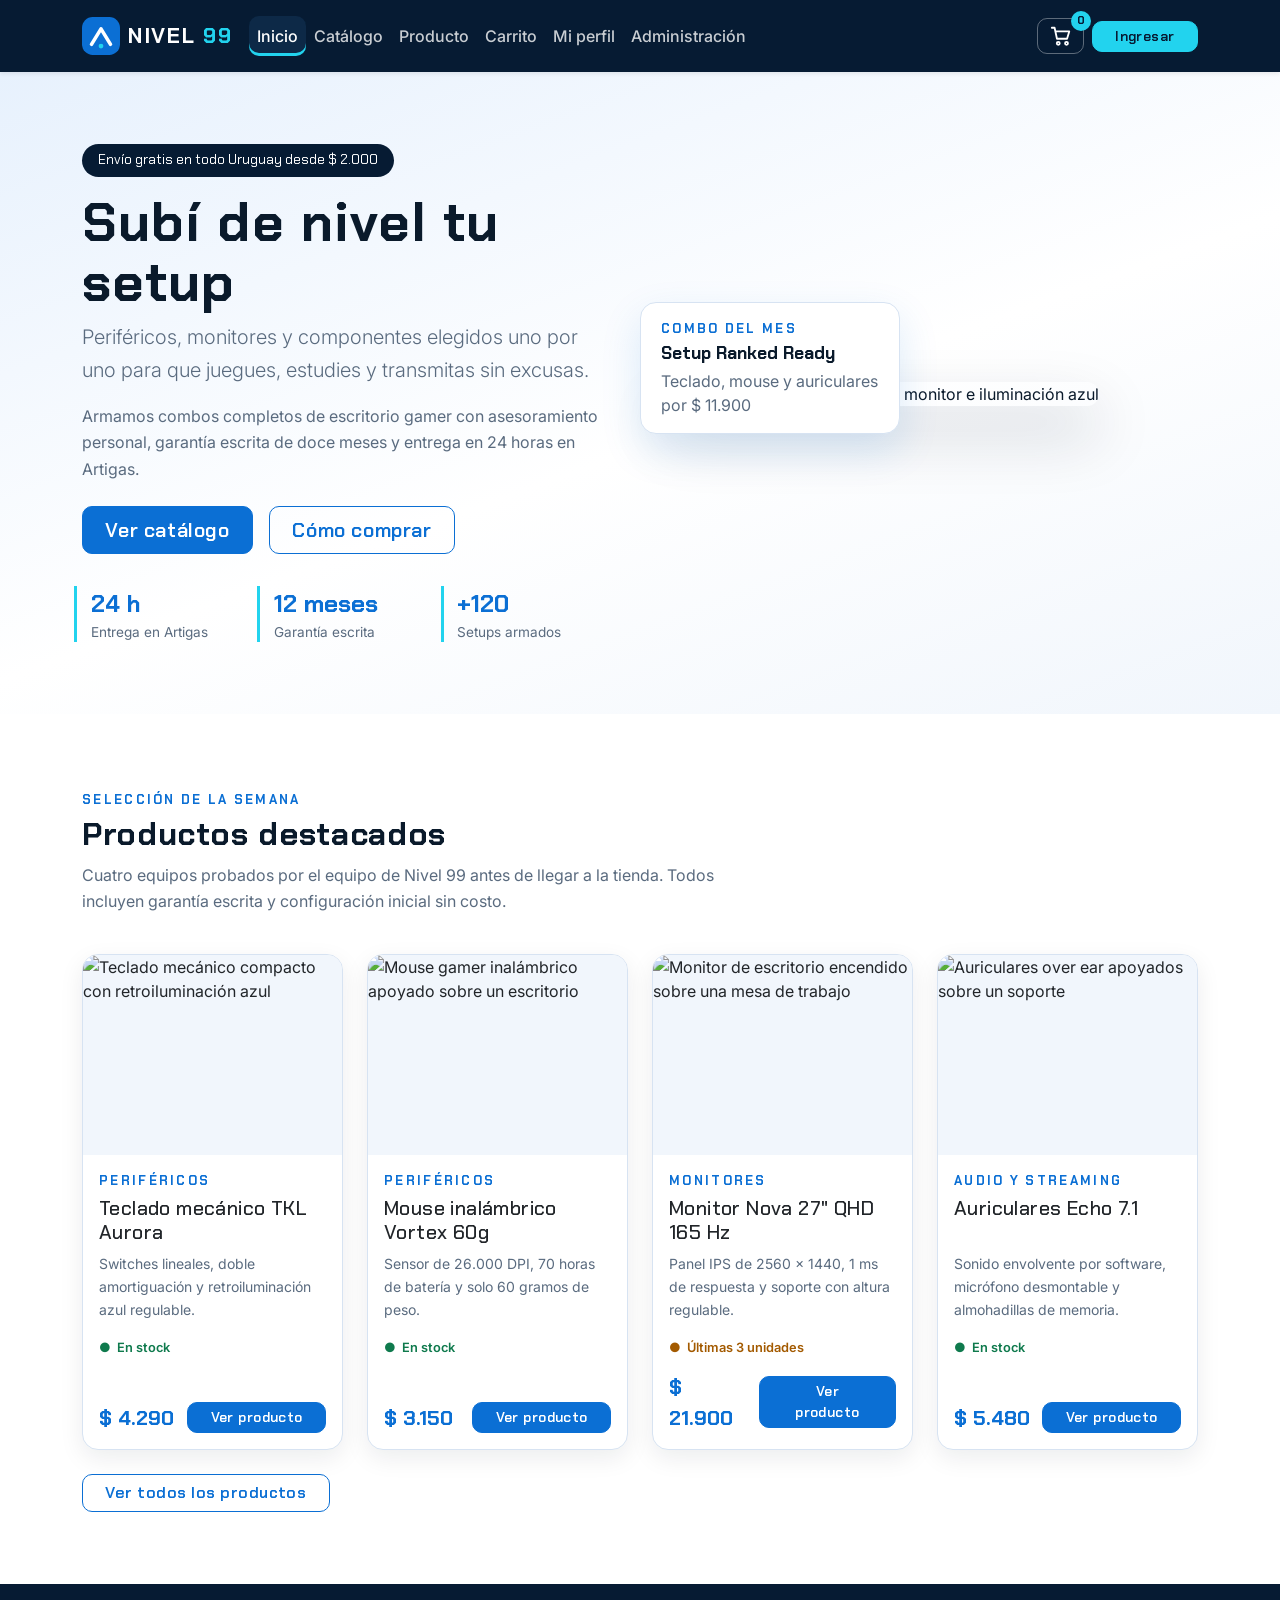
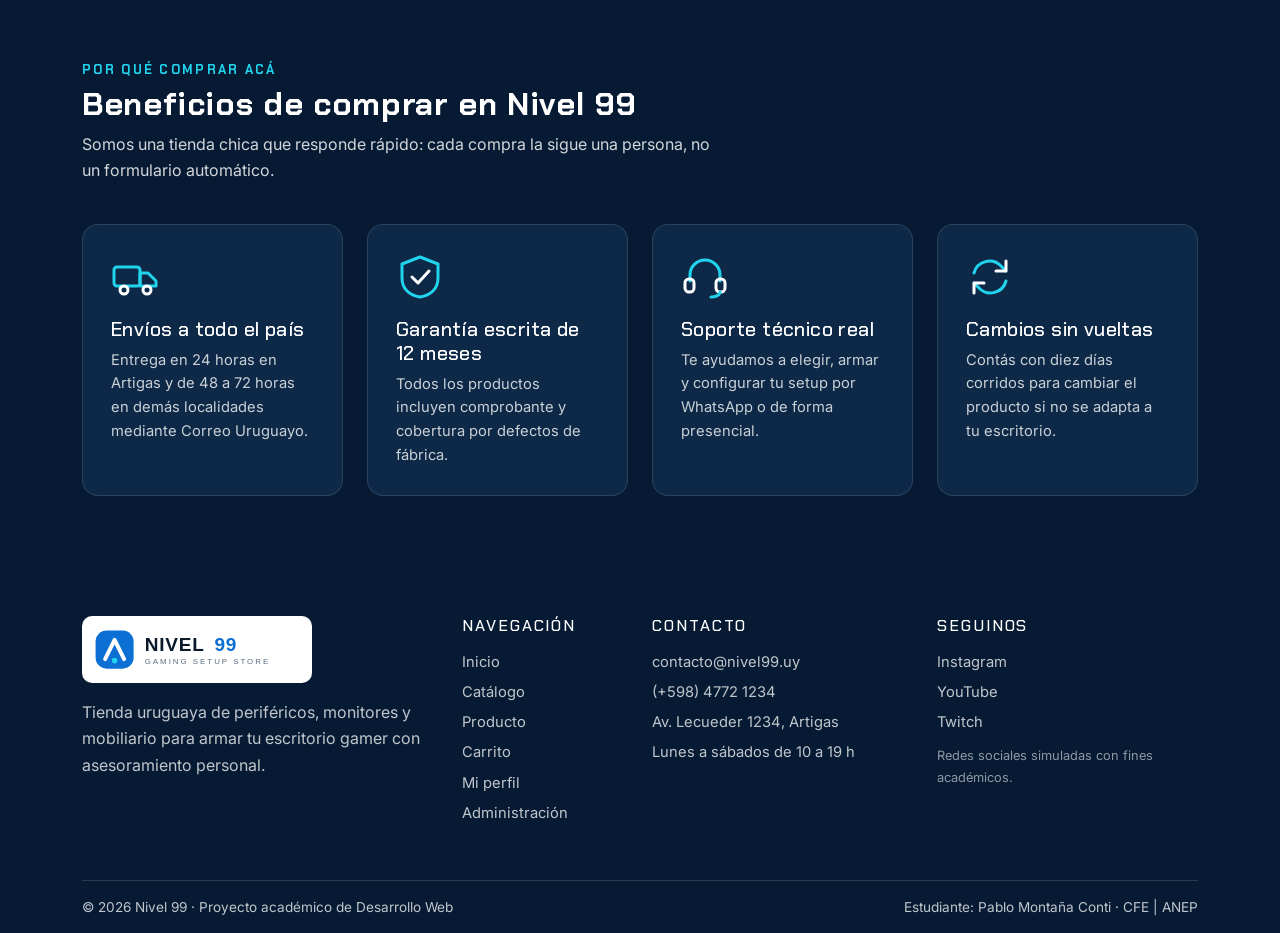
==== index.html @ f5593e65 "Documenta las pruebas realizadas y unifica el texto de envios - Agrega al README la lista de comprob" ====
<!doctype html>
<html lang="es">

<head>
    <meta charset="utf-8">
    <meta name="viewport" content="width=device-width, initial-scale=1">
    <meta name="description" content="Nivel 99: tienda de setups gamer. Perifericos, monitores, audio, componentes y mobiliario para subir de nivel tu escritorio.">
    <meta name="author" content="Pablo Montaña Conti">
    <link rel="icon" href="assets/logo/isotipo.svg" type="image/svg+xml">
    <link href="https://cdn.jsdelivr.net/npm/bootstrap@5.3.3/dist/css/bootstrap.min.css" rel="stylesheet">
    <link rel="preconnect" href="https://fonts.googleapis.com">
    <link rel="preconnect" href="https://fonts.gstatic.com" crossorigin>
    <link href="https://fonts.googleapis.com/css2?family=Chakra+Petch:wght@600;700&family=Inter:wght@400;500;600&display=swap" rel="stylesheet">
    <link rel="stylesheet" href="css/styles.css">
    <title>Nivel 99 | Inicio</title>
</head>

<body class="d-flex flex-column min-vh-100" data-page="inicio">
    <a class="salto-contenido" href="#contenido">Saltar al contenido principal</a>
    <header>
        <nav class="navbar navbar-expand-lg navbar-dark sticky-top shadow-sm" aria-label="Navegación principal">
            <div class="container">
                <a class="navbar-brand d-flex align-items-center gap-2" href="index.html">
                    <img src="assets/logo/isotipo.svg" alt="Logotipo de Nivel 99" width="38" height="38">
                    <span>NIVEL <span class="marca-acento">99</span></span>
                </a>
                <button class="navbar-toggler" type="button" data-bs-toggle="collapse" data-bs-target="#mainNav"
                    aria-controls="mainNav" aria-expanded="false" aria-label="Abrir o cerrar el menú de navegación">
                    <span class="navbar-toggler-icon"></span>
                </button>
                <div class="collapse navbar-collapse" id="mainNav">
                    <ul class="navbar-nav me-auto mb-3 mb-lg-0">
                        <li class="nav-item"><a class="nav-link" data-page="inicio" href="index.html">Inicio</a></li>
                        <li class="nav-item"><a class="nav-link" data-page="catalogo" href="catalogo.html">Catálogo</a></li>
                        <li class="nav-item"><a class="nav-link" data-page="producto" href="producto.html">Producto</a></li>
                        <li class="nav-item"><a class="nav-link" data-page="carrito" href="carrito.html">Carrito</a></li>
                        <li class="nav-item"><a class="nav-link" data-page="perfil" href="perfil.html">Mi perfil</a></li>
                        <li class="nav-item"><a class="nav-link" data-page="admin" href="admin.html">Administración</a></li>
                    </ul>
                    <div class="d-flex align-items-center gap-2 pb-2 pb-lg-0">
                        <button class="btn btn-carrito position-relative" type="button" id="btnCartPlaceholder"
                            aria-label="Ver el carrito de compras: 0 productos">
                            <svg viewBox="0 0 24 24" width="22" height="22" fill="none" stroke="currentColor"
                                stroke-width="2" stroke-linecap="round" stroke-linejoin="round" aria-hidden="true"
                                focusable="false">
                                <circle cx="9" cy="20" r="1.6"></circle>
                                <circle cx="18" cy="20" r="1.6"></circle>
                                <path d="M2 3h3l2.6 12h11L21 7H6"></path>
                            </svg>
                            <span class="badge-carrito">0</span>
                        </button>
                        <button class="btn btn-acento btn-sm" type="button" id="btnLoginPlaceholder">Ingresar</button>
                    </div>
                </div>
            </div>
        </nav>
    </header>
    <main class="flex-grow-1" id="contenido">
        <section class="hero">
            <div class="container">
                <div class="row align-items-center g-5">
                    <div class="col-lg-6">
                        <span class="pastilla-hero">Envío gratis en todo Uruguay desde $ 2.000</span>
                        <h1 class="mt-3">Subí de nivel tu setup</h1>
                        <p class="lead texto-suave">Periféricos, monitores y componentes elegidos uno por uno para que
                            juegues, estudies y transmitas sin excusas.</p>
                        <p class="texto-suave">Armamos combos completos de escritorio gamer con asesoramiento personal,
                            garantía escrita de doce meses y entrega en 24 horas en Artigas.</p>
                        <div class="d-flex gap-3 flex-wrap mt-4">
                            <a class="btn btn-primary btn-lg" href="catalogo.html">Ver catálogo</a>
                            <button class="btn btn-outline-primary btn-lg" type="button" id="btnProjectInfo">Cómo
                                comprar</button>
                        </div>
                        <ul class="lista-datos row g-3 mt-3">
                            <li class="col-4">
                                <strong>24 h</strong>
                                <span>Entrega en Artigas</span>
                            </li>
                            <li class="col-4">
                                <strong>12 meses</strong>
                                <span>Garantía escrita</span>
                            </li>
                            <li class="col-4">
                                <strong>+120</strong>
                                <span>Setups armados</span>
                            </li>
                        </ul>
                    </div>
                    <div class="col-lg-6">
                        <figure class="hero-figura">
                            <img src="https://images.unsplash.com/photo-1542751371-adc38448a05e?auto=format&fit=crop&w=1200&q=80"
                                alt="Escritorio gamer con teclado, monitor e iluminación azul">
                            <figcaption class="hero-destacado">
                                <span class="etiqueta-seccion mb-0">Combo del mes</span>
                                <strong>Setup Ranked Ready</strong>
                                <span class="texto-suave">Teclado, mouse y auriculares por $ 11.900</span>
                            </figcaption>
                        </figure>
                    </div>
                </div>
            </div>
        </section>
        <section class="seccion" id="destacados">
            <div class="container">
                <div class="encabezado-seccion">
                    <span class="etiqueta-seccion">Selección de la semana</span>
                    <h2>Productos destacados</h2>
                    <p class="texto-suave mb-0">Cuatro equipos probados por el equipo de Nivel 99 antes de llegar a la
                        tienda. Todos incluyen garantía escrita y configuración inicial sin costo.</p>
                </div>
                <div class="row g-4">
                <article class="col-md-6 col-xl-3">
                    <div class="card h-100 tarjeta-producto">
                        <img src="https://images.unsplash.com/photo-1587829741301-dc798b83add3?auto=format&fit=crop&w=800&q=80" class="card-img-top" alt="Teclado mecánico compacto con retroiluminación azul">
                        <div class="card-body d-flex flex-column">
                            <span class="etiqueta-seccion">Periféricos</span>
                            <h3 class="h5 card-title">Teclado mecánico TKL Aurora</h3>
                            <p class="card-text texto-suave small">Switches lineales, doble amortiguación y retroiluminación azul regulable.</p>
                            <p class="disponibilidad disponible">En stock</p>
                            <div class="mt-auto d-flex justify-content-between align-items-center gap-2">
                                <span class="precio">$ 4.290</span>
                                <a class="btn btn-primary btn-sm" href="producto.html"
                                    aria-label="Ver el producto Teclado mecánico TKL Aurora">Ver producto</a>
                            </div>
                        </div>
                    </div>
                </article>
                <article class="col-md-6 col-xl-3">
                    <div class="card h-100 tarjeta-producto">
                        <img src="https://images.unsplash.com/photo-1527814050087-3793815479db?auto=format&fit=crop&w=800&q=80" class="card-img-top" alt="Mouse gamer inalámbrico apoyado sobre un escritorio">
                        <div class="card-body d-flex flex-column">
                            <span class="etiqueta-seccion">Periféricos</span>
                            <h3 class="h5 card-title">Mouse inalámbrico Vortex 60g</h3>
                            <p class="card-text texto-suave small">Sensor de 26.000 DPI, 70 horas de batería y solo 60 gramos de peso.</p>
                            <p class="disponibilidad disponible">En stock</p>
                            <div class="mt-auto d-flex justify-content-between align-items-center gap-2">
                                <span class="precio">$ 3.150</span>
                                <a class="btn btn-primary btn-sm" href="producto.html"
                                    aria-label="Ver el producto Mouse inalámbrico Vortex 60g">Ver producto</a>
                            </div>
                        </div>
                    </div>
                </article>
                <article class="col-md-6 col-xl-3">
                    <div class="card h-100 tarjeta-producto">
                        <img src="https://images.unsplash.com/photo-1527443224154-c4a3942d3acf?auto=format&fit=crop&w=800&q=80" class="card-img-top" alt="Monitor de escritorio encendido sobre una mesa de trabajo">
                        <div class="card-body d-flex flex-column">
                            <span class="etiqueta-seccion">Monitores</span>
                            <h3 class="h5 card-title">Monitor Nova 27" QHD 165 Hz</h3>
                            <p class="card-text texto-suave small">Panel IPS de 2560 x 1440, 1 ms de respuesta y soporte con altura regulable.</p>
                            <p class="disponibilidad limitado">Últimas 3 unidades</p>
                            <div class="mt-auto d-flex justify-content-between align-items-center gap-2">
                                <span class="precio">$ 21.900</span>
                                <a class="btn btn-primary btn-sm" href="producto.html"
                                    aria-label="Ver el producto Monitor Nova 27" QHD 165 Hz">Ver producto</a>
                            </div>
                        </div>
                    </div>
                </article>
                <article class="col-md-6 col-xl-3">
                    <div class="card h-100 tarjeta-producto">
                        <img src="https://images.unsplash.com/photo-1546435770-a3e426bf472b?auto=format&fit=crop&w=800&q=80" class="card-img-top" alt="Auriculares over ear apoyados sobre un soporte">
                        <div class="card-body d-flex flex-column">
                            <span class="etiqueta-seccion">Audio y streaming</span>
                            <h3 class="h5 card-title">Auriculares Echo 7.1</h3>
                            <p class="card-text texto-suave small">Sonido envolvente por software, micrófono desmontable y almohadillas de memoria.</p>
                            <p class="disponibilidad disponible">En stock</p>
                            <div class="mt-auto d-flex justify-content-between align-items-center gap-2">
                                <span class="precio">$ 5.480</span>
                                <a class="btn btn-primary btn-sm" href="producto.html"
                                    aria-label="Ver el producto Auriculares Echo 7.1">Ver producto</a>
                            </div>
                        </div>
                    </div>
                </article>
                </div>
                <p class="mt-4 mb-0">
                    <a class="btn btn-outline-primary" href="catalogo.html">Ver todos los productos</a>
                </p>
            </div>
        </section>
        <section class="seccion beneficios" id="beneficios">
            <div class="container">
                <div class="encabezado-seccion">
                    <span class="etiqueta-seccion etiqueta-clara">Por qué comprar acá</span>
                    <h2>Beneficios de comprar en Nivel 99</h2>
                    <p class="mb-0">Somos una tienda chica que responde rápido: cada compra la sigue una persona, no un
                        formulario automático.</p>
                </div>
                <div class="row g-4">
                    <article class="col-md-6 col-xl-3">
                        <div class="tarjeta-beneficio h-100">
                            <img src="assets/icons/envio.svg" alt="" width="48" height="48" aria-hidden="true">
                            <h3 class="h5 mt-3">Envíos a todo el país</h3>
                            <p class="mb-0">Entrega en 24 horas en Artigas y de 48 a 72 horas en demás localidades mediante Correo Uruguayo.</p>
                        </div>
                    </article>
                    <article class="col-md-6 col-xl-3">
                        <div class="tarjeta-beneficio h-100">
                            <img src="assets/icons/garantia.svg" alt="" width="48" height="48" aria-hidden="true">
                            <h3 class="h5 mt-3">Garantía escrita de 12 meses</h3>
                            <p class="mb-0">Todos los productos incluyen comprobante y cobertura por defectos de fábrica.</p>
                        </div>
                    </article>
                    <article class="col-md-6 col-xl-3">
                        <div class="tarjeta-beneficio h-100">
                            <img src="assets/icons/soporte.svg" alt="" width="48" height="48" aria-hidden="true">
                            <h3 class="h5 mt-3">Soporte técnico real</h3>
                            <p class="mb-0">Te ayudamos a elegir, armar y configurar tu setup por WhatsApp o de forma presencial.</p>
                        </div>
                    </article>
                    <article class="col-md-6 col-xl-3">
                        <div class="tarjeta-beneficio h-100">
                            <img src="assets/icons/cambios.svg" alt="" width="48" height="48" aria-hidden="true">
                            <h3 class="h5 mt-3">Cambios sin vueltas</h3>
                            <p class="mb-0">Contás con diez días corridos para cambiar el producto si no se adapta a tu escritorio.</p>
                        </div>
                    </article>
                </div>
            </div>
        </section>
        <div class="modal fade" id="projectInfoModal" tabindex="-1" aria-labelledby="tituloModalCompra"
            aria-hidden="true">
            <div class="modal-dialog modal-lg modal-dialog-centered">
                <div class="modal-content">
                    <div class="modal-header">
                        <h2 class="modal-title fs-5" id="tituloModalCompra">Cómo comprar en Nivel 99</h2>
                        <button class="btn-close" data-bs-dismiss="modal" aria-label="Cerrar la ventana"></button>
                    </div>
                    <div class="modal-body">
                        <p>Comprar en Nivel 99 lleva cuatro pasos y siempre te atiende una persona del equipo.</p>
                        <ol class="pasos-compra">
                            <li>
                                <strong>Elegís tu equipo</strong>
                                <span>Mirá los productos destacados o escribinos para armar un combo a medida.</span>
                            </li>
                            <li>
                                <strong>Confirmás el pedido</strong>
                                <span>Te enviamos el detalle con precio final, formas de pago y plazo de entrega.</span>
                            </li>
                            <li>
                                <strong>Recibís el envío</strong>
                                <span>Entregamos en 24 horas en Artigas y de 48 a 72 horas en el resto del país.</span>
                            </li>
                            <li>
                                <strong>Quedás cubierto</strong>
                                <span>Doce meses de garantía escrita y diez días para cambiar el producto.</span>
                            </li>
                        </ol>
                        <p class="texto-suave mb-0"><small>La compra en línea se habilitará en las próximas versiones
                                del sitio. Por ahora el pedido se coordina por correo o teléfono.</small></p>
                    </div>
                </div>
            </div>
        </div>
    </main>
    <footer class="footer mt-auto">
        <div class="container">
            <div class="row g-4 py-5">
                <div class="col-lg-4">
                    <img src="assets/logo/logo-nivel99.svg" alt="Nivel 99, tienda de setups gamer" width="230"
                        height="57" class="logo-footer">
                    <p class="mt-3 mb-0">Tienda uruguaya de periféricos, monitores y mobiliario para armar tu
                        escritorio gamer con asesoramiento personal.</p>
                </div>
                <div class="col-6 col-lg-2">
                    <h2 class="h6 titulo-footer">Navegación</h2>
                    <ul class="lista-footer">
                        <li><a href="index.html">Inicio</a></li>
                        <li><a href="catalogo.html">Catálogo</a></li>
                        <li><a href="producto.html">Producto</a></li>
                        <li><a href="carrito.html">Carrito</a></li>
                        <li><a href="perfil.html">Mi perfil</a></li>
                        <li><a href="admin.html">Administración</a></li>
                    </ul>
                </div>
                <div class="col-6 col-lg-3">
                    <h2 class="h6 titulo-footer">Contacto</h2>
                    <ul class="lista-footer">
                        <li><a href="mailto:contacto@nivel99.uy">contacto@nivel99.uy</a></li>
                        <li><a href="tel:+59847721234">(+598) 4772 1234</a></li>
                        <li>Av. Lecueder 1234, Artigas</li>
                        <li>Lunes a sábados de 10 a 19 h</li>
                    </ul>
                </div>
                <div class="col-lg-3">
                    <h2 class="h6 titulo-footer">Seguinos</h2>
                    <ul class="lista-footer">
                        <li><a href="#" aria-label="Instagram de Nivel 99, perfil simulado">Instagram</a></li>
                        <li><a href="#" aria-label="YouTube de Nivel 99, canal simulado">YouTube</a></li>
                        <li><a href="#" aria-label="Twitch de Nivel 99, canal simulado">Twitch</a></li>
                    </ul>
                    <p class="nota-footer mb-0">Redes sociales simuladas con fines académicos.</p>
                </div>
            </div>
            <div class="linea-footer d-flex flex-wrap justify-content-between gap-2 py-3">
                <span>&copy; 2026 Nivel 99 &middot; Proyecto académico de Desarrollo Web</span>
                <span>Estudiante: Pablo Montaña Conti &middot; CFE | ANEP</span>
            </div>
        </div>
    </footer>
    <div class="toast-container position-fixed bottom-0 end-0 p-3">
        <div id="appToast" class="toast" role="status" aria-live="polite" aria-atomic="true">
            <div class="toast-header">
                <strong class="me-auto">Nivel 99</strong>
                <button class="btn-close" data-bs-dismiss="toast" aria-label="Cerrar el aviso"></button>
            </div>
            <div class="toast-body" id="toastMessage"></div>
        </div>
    </div>
    <script src="https://cdn.jsdelivr.net/npm/bootstrap@5.3.3/dist/js/bootstrap.bundle.min.js"></script>
    <script src="js/base.js"></script>
</body>

</html>
---- css/styles.css ----
/* =====================================================================
   NIVEL 99 · Gaming Setup Store
   Hoja de estilos principal - Sprint 1
   Estudiante: Pablo Montaña Conti
   ---------------------------------------------------------------------
   Organización del archivo:
   1. Variables de la identidad visual
   2. Estilos base del documento
   3. Tipografía
   4. Botones
   5. Tarjetas
   6. Barra de navegación
   7. Pie de página
   8. Módulos bloqueados (sprints futuros)
   ===================================================================== */

/* ---------------------------------------------------------------
   1. VARIABLES DE LA IDENTIDAD VISUAL
   Paleta azul y blanca con acento cian.
   --------------------------------------------------------------- */
:root {
  /* Colores de marca */
  --color-primario: #0b6fd4;
  --color-primario-oscuro: #084c93;
  --color-primario-claro: #e7f1fd;
  --color-acento: #22d3ee;
  --color-noche: #061b33;
  --color-noche-suave: #0d2947;

  /* Colores neutros */
  --color-tinta: #0a1a2b;
  --color-texto-suave: #5a6b7f;
  --color-fondo: #ffffff;
  --color-superficie: #f1f6fc;
  --color-borde: #d7e3f2;

  /* Tipografías */
  --fuente-titulos: "Chakra Petch", "Segoe UI", system-ui, sans-serif;
  --fuente-texto: "Inter", "Segoe UI", system-ui, sans-serif;

  /* Bordes y sombras */
  --radio-chico: 10px;
  --radio-medio: 16px;
  --radio-grande: 24px;
  --sombra-suave: 0 8px 24px rgba(10, 26, 43, 0.08);
  --sombra-media: 0 16px 40px rgba(11, 111, 212, 0.14);
  --sombra-fuerte: 0 28px 60px rgba(6, 27, 51, 0.22);

  /* Espaciados */
  --espacio-seccion: 4.5rem;
}

/* ---------------------------------------------------------------
   2. ESTILOS BASE DEL DOCUMENTO
   --------------------------------------------------------------- */
* {
  box-sizing: border-box;
}

body {
  font-family: var(--fuente-texto);
  color: var(--color-tinta);
  background-color: var(--color-fondo);
  overflow-x: hidden;
}

.seccion {
  padding-block: var(--espacio-seccion);
}

.seccion-clara {
  background-color: var(--color-superficie);
}

/* ---------------------------------------------------------------
   3. TIPOGRAFÍA
   --------------------------------------------------------------- */
h1,
h2,
h3,
h4,
.navbar-brand {
  font-family: var(--fuente-titulos);
  font-weight: 700;
  letter-spacing: 0.02em;
}

p {
  line-height: 1.65;
}

.texto-suave {
  color: var(--color-texto-suave);
}

.etiqueta-seccion {
  display: inline-block;
  font-family: var(--fuente-titulos);
  font-size: 0.8rem;
  font-weight: 700;
  text-transform: uppercase;
  letter-spacing: 0.18em;
  color: var(--color-primario);
  margin-bottom: 0.35rem;
}

.encabezado-seccion {
  max-width: 640px;
  margin-bottom: 2.5rem;
}

/* ---------------------------------------------------------------
   4. BOTONES
   Estilo propio construido sobre las clases de Bootstrap.
   --------------------------------------------------------------- */
.btn {
  font-family: var(--fuente-titulos);
  font-weight: 600;
  letter-spacing: 0.03em;
  border-radius: var(--radio-chico);
  padding-inline: 1.4rem;
  transition: transform 0.15s ease, box-shadow 0.15s ease,
    background-color 0.15s ease, color 0.15s ease;
}

.btn-primary {
  background-color: var(--color-primario);
  border-color: var(--color-primario);
  color: #ffffff;
}

.btn-primary:hover,
.btn-primary:focus {
  background-color: var(--color-primario-oscuro);
  border-color: var(--color-primario-oscuro);
  transform: translateY(-2px);
  box-shadow: var(--sombra-media);
}

.btn-outline-primary {
  color: var(--color-primario);
  border-color: var(--color-primario);
}

.btn-outline-primary:hover,
.btn-outline-primary:focus {
  background-color: var(--color-primario);
  border-color: var(--color-primario);
  color: #ffffff;
}

.btn-acento {
  background-color: var(--color-acento);
  border-color: var(--color-acento);
  color: var(--color-noche);
}

.btn-acento:hover,
.btn-acento:focus {
  background-color: #0fb6d1;
  border-color: #0fb6d1;
  color: var(--color-noche);
  transform: translateY(-2px);
}

/* ---------------------------------------------------------------
   5. TARJETAS
   --------------------------------------------------------------- */
.card {
  border: 1px solid var(--color-borde);
  border-radius: var(--radio-medio);
  box-shadow: var(--sombra-suave);
  overflow: hidden;
  transition: transform 0.18s ease, box-shadow 0.18s ease;
}

.card:hover {
  transform: translateY(-4px);
  box-shadow: var(--sombra-media);
}

/* ---------------------------------------------------------------
   6. BARRA DE NAVEGACIÓN
   --------------------------------------------------------------- */
.navbar {
  background-color: var(--color-noche);
  padding-block: 0.75rem;
}

.navbar-brand img {
  height: 38px;
  width: auto;
}

.navbar .nav-link {
  color: rgba(255, 255, 255, 0.78);
  font-weight: 500;
  padding-inline: 0.85rem;
  border-radius: var(--radio-chico);
}

.navbar .nav-link:hover,
.navbar .nav-link:focus {
  color: #ffffff;
}

.navbar .nav-link.active {
  color: #ffffff;
  background-color: var(--color-noche-suave);
  box-shadow: inset 0 -3px 0 var(--color-acento);
}

.navbar-brand,
.navbar-brand:hover,
.navbar-brand:focus {
  color: #ffffff;
  font-size: 1.35rem;
  letter-spacing: 0.08em;
}

.marca-acento {
  color: var(--color-acento);
}

.btn-carrito {
  display: inline-flex;
  align-items: center;
  justify-content: center;
  color: #ffffff;
  border: 1px solid rgba(255, 255, 255, 0.35);
  border-radius: var(--radio-chico);
  padding: 0.35rem 0.7rem;
}

.btn-carrito:hover,
.btn-carrito:focus {
  color: var(--color-noche);
  background-color: var(--color-acento);
  border-color: var(--color-acento);
}

.badge-carrito {
  position: absolute;
  top: -8px;
  right: -8px;
  min-width: 20px;
  height: 20px;
  padding-inline: 5px;
  border-radius: 999px;
  background-color: var(--color-acento);
  color: var(--color-noche);
  font-family: var(--fuente-titulos);
  font-size: 0.72rem;
  font-weight: 700;
  line-height: 20px;
}

/* ---------------------------------------------------------------
   7. PIE DE PÁGINA
   --------------------------------------------------------------- */
.footer {
  background-color: var(--color-noche);
  color: rgba(255, 255, 255, 0.75);
}

.footer a {
  color: rgba(255, 255, 255, 0.75);
  text-decoration: none;
}

.footer a:hover,
.footer a:focus {
  color: var(--color-acento);
  text-decoration: underline;
}

/* ---------------------------------------------------------------
   8. MÓDULOS BLOQUEADOS (páginas de sprints futuros)
   --------------------------------------------------------------- */
.locked-module {
  max-width: 860px;
  margin: 40px auto;
  text-align: center;
  background: var(--color-fondo);
  border: 1px solid var(--color-borde);
  border-radius: var(--radio-grande);
  padding: 48px;
  box-shadow: var(--sombra-suave);
}

.locked-icon {
  font-size: 4rem;
}

.locked-card {
  margin-top: 28px;
  text-align: left;
  background: var(--color-superficie);
  border: 1px dashed var(--color-borde);
  border-radius: var(--radio-medio);
  padding: 24px;
}

/* ---------------------------------------------------------------
   9. SECCIÓN PRINCIPAL (HERO)
   --------------------------------------------------------------- */
.hero {
  background: linear-gradient(160deg, var(--color-primario-claro) 0%, #ffffff 55%, var(--color-superficie) 100%);
  padding-block: var(--espacio-seccion);
}

.hero h1 {
  font-size: clamp(2.2rem, 5vw, 3.4rem);
  line-height: 1.1;
}

.pastilla-hero {
  display: inline-block;
  background-color: var(--color-noche);
  color: #ffffff;
  font-family: var(--fuente-titulos);
  font-size: 0.85rem;
  padding: 0.4rem 1rem;
  border-radius: 999px;
}

.lista-datos {
  list-style: none;
  padding-left: 0;
  margin-bottom: 0;
}

.lista-datos li {
  display: flex;
  flex-direction: column;
  border-left: 3px solid var(--color-acento);
  padding-left: 0.85rem;
}

.lista-datos strong {
  font-family: var(--fuente-titulos);
  font-size: 1.5rem;
  color: var(--color-primario);
}

.lista-datos span {
  font-size: 0.85rem;
  color: var(--color-texto-suave);
}

.hero-figura {
  position: relative;
  margin: 0;
}

.hero-figura img {
  width: 100%;
  height: 430px;
  object-fit: cover;
  border-radius: var(--radio-grande);
  box-shadow: var(--sombra-fuerte);
}

.hero-destacado {
  position: absolute;
  left: -24px;
  bottom: -28px;
  display: flex;
  flex-direction: column;
  gap: 0.15rem;
  background-color: #ffffff;
  border: 1px solid var(--color-borde);
  border-radius: var(--radio-medio);
  box-shadow: var(--sombra-media);
  padding: 1rem 1.25rem;
  max-width: 260px;
}

.hero-destacado strong {
  font-family: var(--fuente-titulos);
  font-size: 1.1rem;
}

/* ---------------------------------------------------------------
   10. TARJETAS DE PRODUCTOS DESTACADOS
   --------------------------------------------------------------- */
.tarjeta-producto .card-img-top {
  height: 200px;
  object-fit: cover;
  background-color: var(--color-superficie);
}

.tarjeta-producto .card-title {
  min-height: 3rem;
}

.precio {
  font-family: var(--fuente-titulos);
  font-size: 1.3rem;
  font-weight: 700;
  color: var(--color-primario);
}

.disponibilidad {
  font-size: 0.8rem;
  font-weight: 600;
  margin-bottom: 0.75rem;
}

.disponibilidad::before {
  content: "\25CF";
  margin-right: 0.35rem;
}

.disponibilidad.disponible {
  color: #0f7a4d;
}

.disponibilidad.limitado {
  color: #a35a00;
}

/* ---------------------------------------------------------------
   11. SECCIÓN DE BENEFICIOS
   --------------------------------------------------------------- */
.beneficios {
  background-color: var(--color-noche);
  color: rgba(255, 255, 255, 0.82);
}

.beneficios h2 {
  color: #ffffff;
}

.etiqueta-clara {
  color: var(--color-acento);
}

.tarjeta-beneficio {
  background-color: var(--color-noche-suave);
  border: 1px solid rgba(255, 255, 255, 0.12);
  border-radius: var(--radio-medio);
  padding: 1.75rem;
}

.tarjeta-beneficio h3 {
  color: #ffffff;
}

.tarjeta-beneficio p {
  font-size: 0.92rem;
  color: rgba(255, 255, 255, 0.78);
  line-height: 1.6;
}

/* ---------------------------------------------------------------
   12. CONTENIDO DEL PIE DE PÁGINA
   --------------------------------------------------------------- */
.logo-footer {
  background-color: #ffffff;
  border-radius: var(--radio-chico);
  padding: 0.5rem 0.75rem;
  max-width: 100%;
  height: auto;
}

.titulo-footer {
  font-family: var(--fuente-titulos);
  color: #ffffff;
  text-transform: uppercase;
  letter-spacing: 0.12em;
  margin-bottom: 1rem;
}

.lista-footer {
  list-style: none;
  padding-left: 0;
  margin-bottom: 0;
  font-size: 0.92rem;
}

.lista-footer li {
  margin-bottom: 0.5rem;
}

.nota-footer {
  font-size: 0.8rem;
  color: rgba(255, 255, 255, 0.55);
  margin-top: 0.75rem;
}

.linea-footer {
  border-top: 1px solid rgba(255, 255, 255, 0.14);
  font-size: 0.85rem;
}

/* ---------------------------------------------------------------
   13. ACCESIBILIDAD
   --------------------------------------------------------------- */
.salto-contenido {
  position: absolute;
  left: -999px;
  top: 0;
  z-index: 1100;
  background-color: var(--color-acento);
  color: var(--color-noche);
  font-weight: 600;
  padding: 0.75rem 1.25rem;
  border-radius: 0 0 var(--radio-chico) 0;
}

.salto-contenido:focus {
  left: 0;
}

a:focus-visible,
button:focus-visible,
.nav-link:focus-visible,
.navbar-toggler:focus-visible {
  outline: 3px solid var(--color-acento);
  outline-offset: 3px;
  border-radius: var(--radio-chico);
}

.navbar .nav-link:focus-visible {
  color: #ffffff;
}

img {
  max-width: 100%;
}

/* ---------------------------------------------------------------
   14. DISEÑO RESPONSIVE
   Puntos de control: 1366 px (escritorio), 768 px (tablet)
   y 375 px (teléfono).
   --------------------------------------------------------------- */
@media (max-width: 991.98px) {
  :root {
    --espacio-seccion: 3.25rem;
  }

  .navbar-collapse {
    padding-top: 0.75rem;
  }

  .navbar .nav-link {
    padding-inline: 0.5rem;
  }

  .hero-figura img {
    height: 340px;
  }

  .hero-destacado {
    position: static;
    max-width: none;
    margin-top: 1rem;
  }
}

@media (max-width: 767.98px) {
  .hero {
    text-align: left;
  }

  .hero-figura img {
    height: 260px;
  }

  .lista-datos li {
    border-left-width: 2px;
    padding-left: 0.6rem;
  }

  .lista-datos strong {
    font-size: 1.15rem;
  }

  .lista-datos span {
    font-size: 0.75rem;
  }

  .tarjeta-producto .card-img-top {
    height: 190px;
  }

  .tarjeta-producto .card-title {
    min-height: 0;
  }

  .locked-module {
    padding: 28px 20px;
    margin: 24px auto;
  }
}

@media (max-width: 400px) {
  .navbar-brand {
    font-size: 1.1rem;
  }

  .btn-lg {
    width: 100%;
  }

  .tarjeta-beneficio {
    padding: 1.25rem;
  }
}

/* ---------------------------------------------------------------
   15. VENTANA MODAL "CÓMO COMPRAR"
   --------------------------------------------------------------- */
.pasos-compra {
  padding-left: 1.2rem;
  margin-bottom: 1.25rem;
}

.pasos-compra li {
  margin-bottom: 0.85rem;
}

.pasos-compra strong {
  display: block;
  font-family: var(--fuente-titulos);
  color: var(--color-primario);
}

.pasos-compra span {
  color: var(--color-texto-suave);
  font-size: 0.95rem;
}

/* ---------------------------------------------------------------
   16. AVISOS DE LAS PÁGINAS DE PRÓXIMOS SPRINTS
   --------------------------------------------------------------- */
.pastilla-sprint {
  display: inline-block;
  background-color: var(--color-primario-claro);
  color: var(--color-primario-oscuro);
  font-family: var(--fuente-titulos);
  font-weight: 600;
  font-size: 0.85rem;
  padding: 0.35rem 0.9rem;
  border-radius: 999px;
}

.lista-pendientes {
  columns: 2;
  column-gap: 2rem;
  margin-bottom: 0;
  color: var(--color-texto-suave);
}

.lista-pendientes li {
  margin-bottom: 0.4rem;
  break-inside: avoid;
}

@media (max-width: 575.98px) {
  .lista-pendientes {
    columns: 1;
  }
}
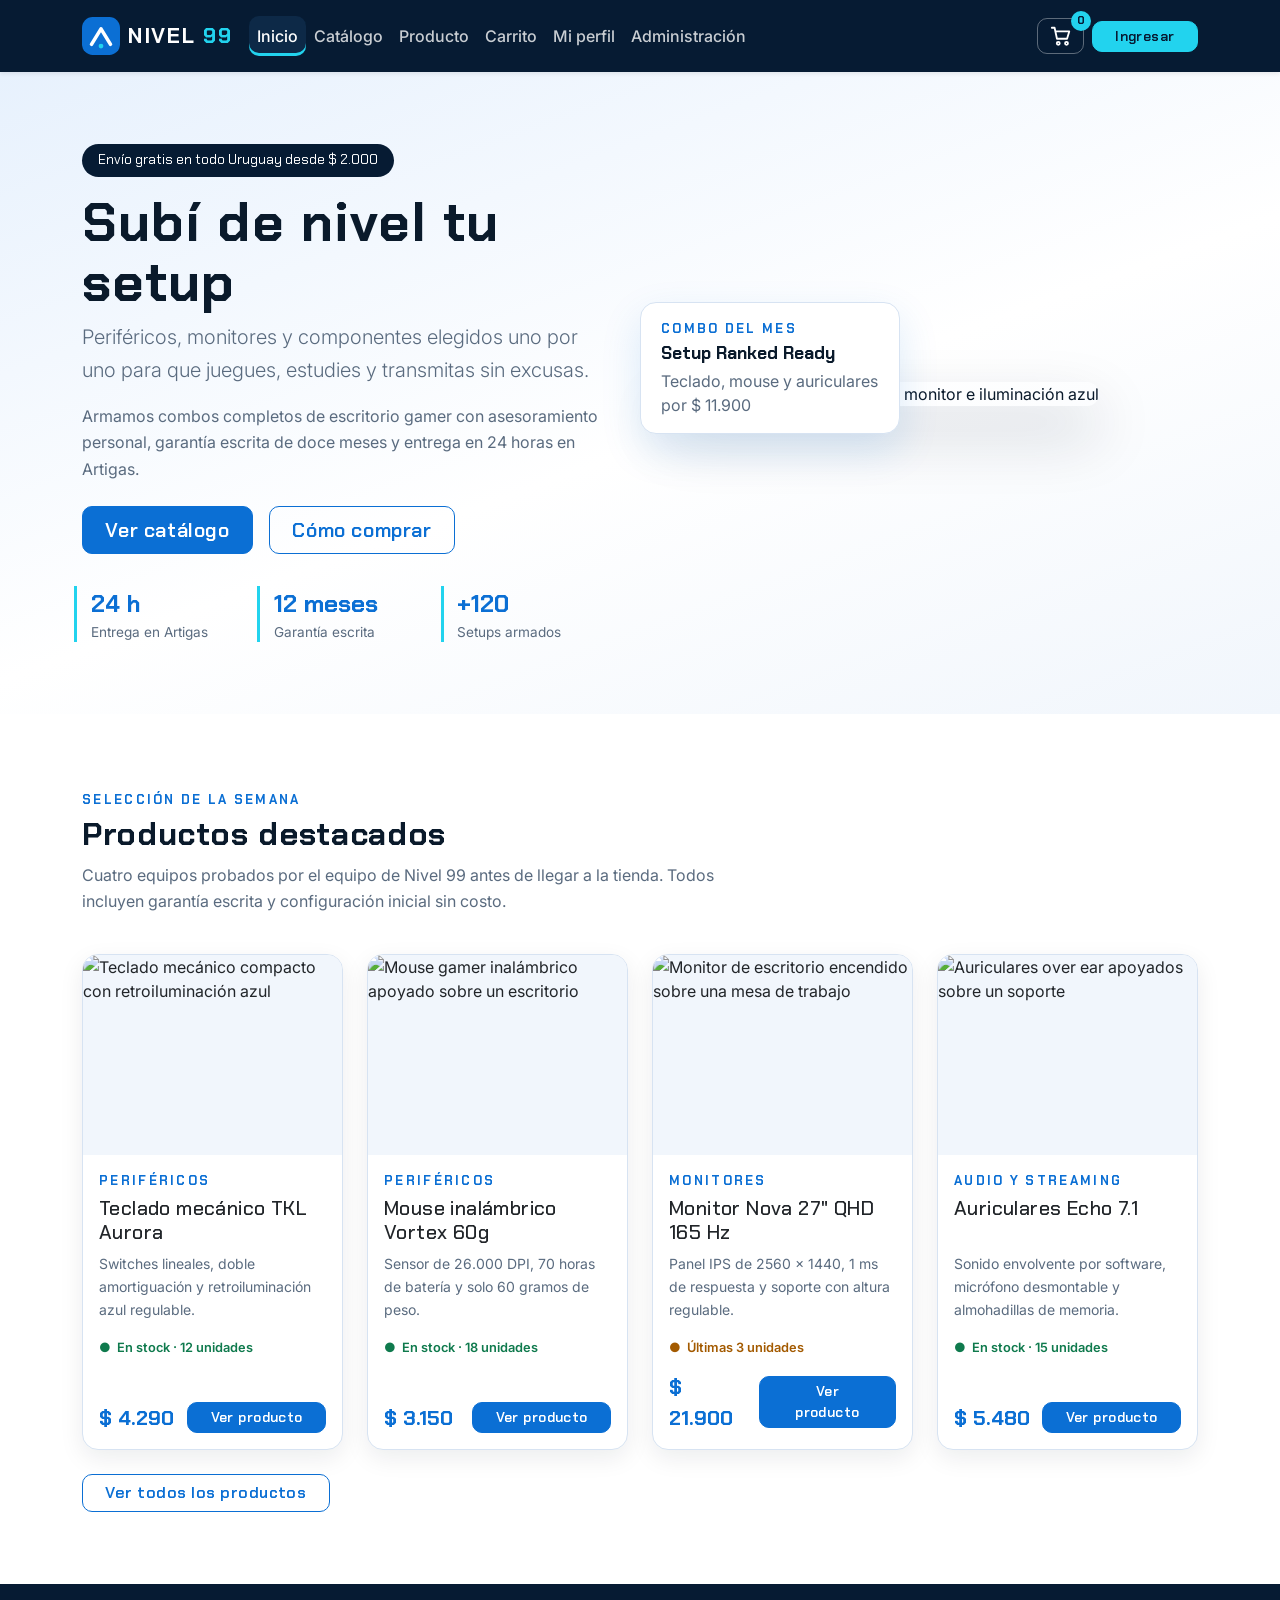
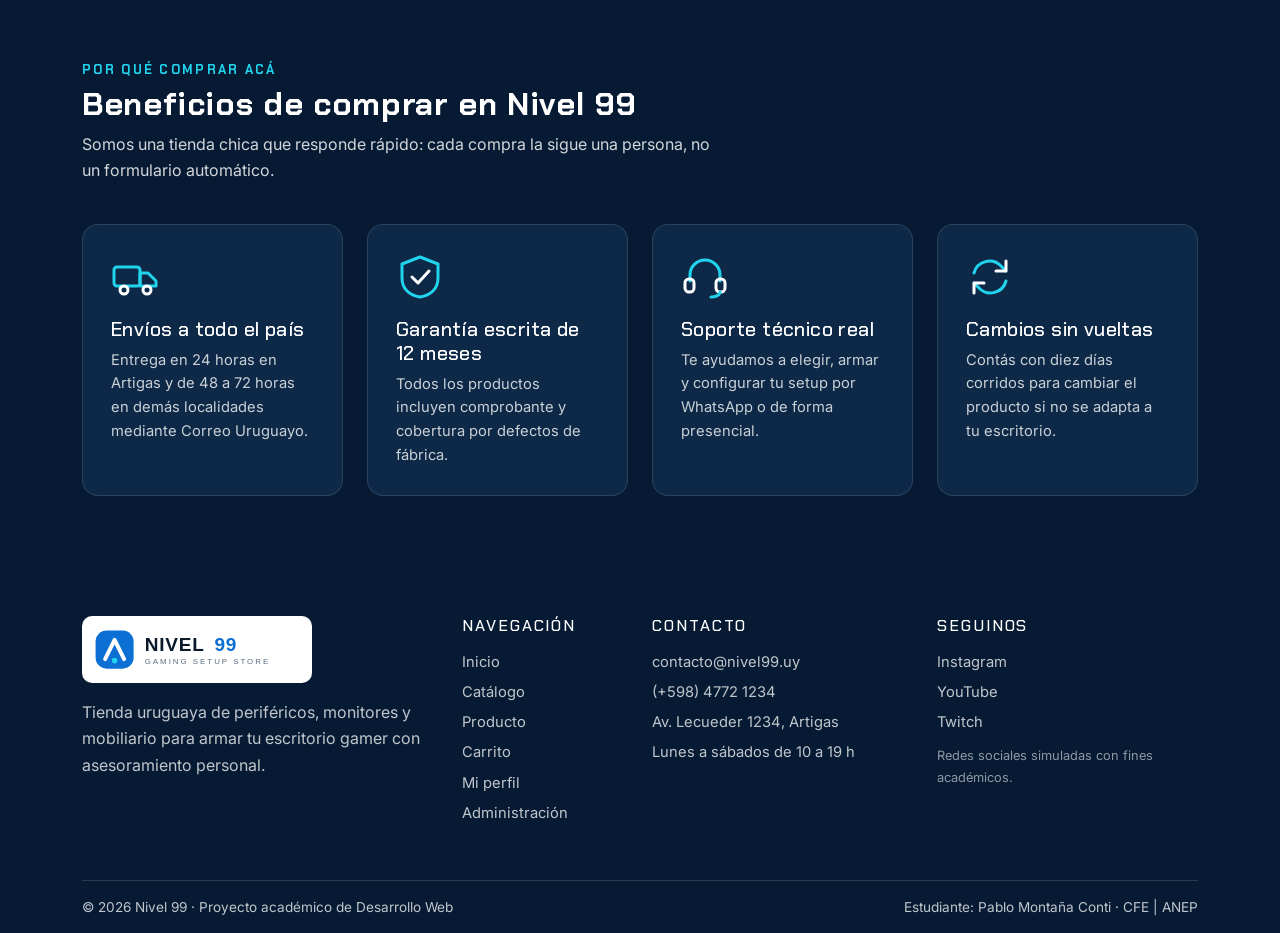
==== commit 2c2e386c: "Corrige los destacados del inicio y unifica la identidad en todas las páginas - js/inicio.js: las cu" ====
--- a/index.html
+++ b/index.html
@@ -38,17 +38,12 @@
                         <li class="nav-item"><a class="nav-link" data-page="admin" href="admin.html">Administración</a></li>
                     </ul>
                     <div class="d-flex align-items-center gap-2 pb-2 pb-lg-0">
-                        <button class="btn btn-carrito position-relative" type="button" id="btnCartPlaceholder"
-                            aria-label="Ver el carrito de compras: 0 productos">
-                            <svg viewBox="0 0 24 24" width="22" height="22" fill="none" stroke="currentColor"
-                                stroke-width="2" stroke-linecap="round" stroke-linejoin="round" aria-hidden="true"
-                                focusable="false">
-                                <circle cx="9" cy="20" r="1.6"></circle>
-                                <circle cx="18" cy="20" r="1.6"></circle>
-                                <path d="M2 3h3l2.6 12h11L21 7H6"></path>
-                            </svg>
+                        <a class="btn btn-carrito position-relative" href="carrito.html"
+                            aria-label="Ver el carrito de compras">
+                            <img src="assets/icons/carrito.svg" alt="" width="22" height="22"
+                                aria-hidden="true">
                             <span class="badge-carrito">0</span>
-                        </button>
+                        </a>
                         <button class="btn btn-acento btn-sm" type="button" id="btnLoginPlaceholder">Ingresar</button>
                     </div>
                 </div>
@@ -108,72 +103,9 @@
                     <p class="texto-suave mb-0">Cuatro equipos probados por el equipo de Nivel 99 antes de llegar a la
                         tienda. Todos incluyen garantía escrita y configuración inicial sin costo.</p>
                 </div>
-                <div class="row g-4">
-                <article class="col-md-6 col-xl-3">
-                    <div class="card h-100 tarjeta-producto">
-                        <img src="https://images.unsplash.com/photo-1587829741301-dc798b83add3?auto=format&fit=crop&w=800&q=80" class="card-img-top" alt="Teclado mecánico compacto con retroiluminación azul">
-                        <div class="card-body d-flex flex-column">
-                            <span class="etiqueta-seccion">Periféricos</span>
-                            <h3 class="h5 card-title">Teclado mecánico TKL Aurora</h3>
-                            <p class="card-text texto-suave small">Switches lineales, doble amortiguación y retroiluminación azul regulable.</p>
-                            <p class="disponibilidad disponible">En stock</p>
-                            <div class="mt-auto d-flex justify-content-between align-items-center gap-2">
-                                <span class="precio">$ 4.290</span>
-                                <a class="btn btn-primary btn-sm" href="producto.html"
-                                    aria-label="Ver el producto Teclado mecánico TKL Aurora">Ver producto</a>
-                            </div>
-                        </div>
-                    </div>
-                </article>
-                <article class="col-md-6 col-xl-3">
-                    <div class="card h-100 tarjeta-producto">
-                        <img src="https://images.unsplash.com/photo-1527814050087-3793815479db?auto=format&fit=crop&w=800&q=80" class="card-img-top" alt="Mouse gamer inalámbrico apoyado sobre un escritorio">
-                        <div class="card-body d-flex flex-column">
-                            <span class="etiqueta-seccion">Periféricos</span>
-                            <h3 class="h5 card-title">Mouse inalámbrico Vortex 60g</h3>
-                            <p class="card-text texto-suave small">Sensor de 26.000 DPI, 70 horas de batería y solo 60 gramos de peso.</p>
-                            <p class="disponibilidad disponible">En stock</p>
-                            <div class="mt-auto d-flex justify-content-between align-items-center gap-2">
-                                <span class="precio">$ 3.150</span>
-                                <a class="btn btn-primary btn-sm" href="producto.html"
-                                    aria-label="Ver el producto Mouse inalámbrico Vortex 60g">Ver producto</a>
-                            </div>
-                        </div>
-                    </div>
-                </article>
-                <article class="col-md-6 col-xl-3">
-                    <div class="card h-100 tarjeta-producto">
-                        <img src="https://images.unsplash.com/photo-1527443224154-c4a3942d3acf?auto=format&fit=crop&w=800&q=80" class="card-img-top" alt="Monitor de escritorio encendido sobre una mesa de trabajo">
-                        <div class="card-body d-flex flex-column">
-                            <span class="etiqueta-seccion">Monitores</span>
-                            <h3 class="h5 card-title">Monitor Nova 27" QHD 165 Hz</h3>
-                            <p class="card-text texto-suave small">Panel IPS de 2560 x 1440, 1 ms de respuesta y soporte con altura regulable.</p>
-                            <p class="disponibilidad limitado">Últimas 3 unidades</p>
-                            <div class="mt-auto d-flex justify-content-between align-items-center gap-2">
-                                <span class="precio">$ 21.900</span>
-                                <a class="btn btn-primary btn-sm" href="producto.html"
-                                    aria-label="Ver el producto Monitor Nova 27" QHD 165 Hz">Ver producto</a>
-                            </div>
-                        </div>
-                    </div>
-                </article>
-                <article class="col-md-6 col-xl-3">
-                    <div class="card h-100 tarjeta-producto">
-                        <img src="https://images.unsplash.com/photo-1546435770-a3e426bf472b?auto=format&fit=crop&w=800&q=80" class="card-img-top" alt="Auriculares over ear apoyados sobre un soporte">
-                        <div class="card-body d-flex flex-column">
-                            <span class="etiqueta-seccion">Audio y streaming</span>
-                            <h3 class="h5 card-title">Auriculares Echo 7.1</h3>
-                            <p class="card-text texto-suave small">Sonido envolvente por software, micrófono desmontable y almohadillas de memoria.</p>
-                            <p class="disponibilidad disponible">En stock</p>
-                            <div class="mt-auto d-flex justify-content-between align-items-center gap-2">
-                                <span class="precio">$ 5.480</span>
-                                <a class="btn btn-primary btn-sm" href="producto.html"
-                                    aria-label="Ver el producto Auriculares Echo 7.1">Ver producto</a>
-                            </div>
-                        </div>
-                    </div>
-                </article>
-                </div>
+                <!-- Las cuatro tarjetas se generan desde js/inicio.js a partir
+                     del mismo arreglo que usa el catálogo -->
+                <div class="row g-4" id="grillaDestacados"></div>
                 <p class="mt-4 mb-0">
                     <a class="btn btn-outline-primary" href="catalogo.html">Ver todos los productos</a>
                 </p>
@@ -192,28 +124,32 @@
                         <div class="tarjeta-beneficio h-100">
                             <img src="assets/icons/envio.svg" alt="" width="48" height="48" aria-hidden="true">
                             <h3 class="h5 mt-3">Envíos a todo el país</h3>
-                            <p class="mb-0">Entrega en 24 horas en Artigas y de 48 a 72 horas en demás localidades mediante Correo Uruguayo.</p>
+                            <p class="mb-0">Entrega en 24 horas en Artigas y de 48 a 72 horas en demás localidades
+                                mediante Correo Uruguayo.</p>
                         </div>
                     </article>
                     <article class="col-md-6 col-xl-3">
                         <div class="tarjeta-beneficio h-100">
                             <img src="assets/icons/garantia.svg" alt="" width="48" height="48" aria-hidden="true">
                             <h3 class="h5 mt-3">Garantía escrita de 12 meses</h3>
-                            <p class="mb-0">Todos los productos incluyen comprobante y cobertura por defectos de fábrica.</p>
+                            <p class="mb-0">Todos los productos incluyen comprobante y cobertura por defectos de
+                                fábrica.</p>
                         </div>
                     </article>
                     <article class="col-md-6 col-xl-3">
                         <div class="tarjeta-beneficio h-100">
                             <img src="assets/icons/soporte.svg" alt="" width="48" height="48" aria-hidden="true">
                             <h3 class="h5 mt-3">Soporte técnico real</h3>
-                            <p class="mb-0">Te ayudamos a elegir, armar y configurar tu setup por WhatsApp o de forma presencial.</p>
+                            <p class="mb-0">Te ayudamos a elegir, armar y configurar tu setup por WhatsApp o de forma
+                                presencial.</p>
                         </div>
                     </article>
                     <article class="col-md-6 col-xl-3">
                         <div class="tarjeta-beneficio h-100">
                             <img src="assets/icons/cambios.svg" alt="" width="48" height="48" aria-hidden="true">
                             <h3 class="h5 mt-3">Cambios sin vueltas</h3>
-                            <p class="mb-0">Contás con diez días corridos para cambiar el producto si no se adapta a tu escritorio.</p>
+                            <p class="mb-0">Contás con diez días corridos para cambiar el producto si no se adapta a
+                                tu escritorio.</p>
                         </div>
                     </article>
                 </div>
@@ -310,6 +246,8 @@
     </div>
     <script src="https://cdn.jsdelivr.net/npm/bootstrap@5.3.3/dist/js/bootstrap.bundle.min.js"></script>
     <script src="js/base.js"></script>
+    <script src="js/productos.js"></script>
+    <script src="js/inicio.js"></script>
 </body>
 
 </html>
--- a/css/styles.css
+++ b/css/styles.css
@@ -4,14 +4,23 @@
    Estudiante: Pablo Montaña Conti
    ---------------------------------------------------------------------
    Organización del archivo:
-   1. Variables de la identidad visual
-   2. Estilos base del documento
-   3. Tipografía
-   4. Botones
-   5. Tarjetas
-   6. Barra de navegación
-   7. Pie de página
-   8. Módulos bloqueados (sprints futuros)
+    1. Variables de la identidad visual
+    2. Estilos base del documento
+    3. Tipografía
+    4. Botones
+    5. Tarjetas
+    6. Barra de navegación
+    7. Pie de página
+    8. Módulos bloqueados (sprints futuros)
+    9. Sección principal (hero)
+   10. Tarjetas de productos destacados
+   11. Sección de beneficios
+   12. Contenido del pie de página
+   13. Accesibilidad
+   14. Diseño responsive
+   15. Ventana modal
+   16. Avisos de los próximos sprints
+   17. Carrito de compras
    ===================================================================== */
 
 /* ---------------------------------------------------------------
@@ -65,11 +74,8 @@
 }
 
 .seccion {
-  padding-block: var(--espacio-seccion);
-}
-
-.seccion-clara {
-  background-color: var(--color-superficie);
+  padding-top: var(--espacio-seccion);
+  padding-bottom: var(--espacio-seccion);
 }
 
 /* ---------------------------------------------------------------
@@ -118,7 +124,8 @@
   font-weight: 600;
   letter-spacing: 0.03em;
   border-radius: var(--radio-chico);
-  padding-inline: 1.4rem;
+  padding-left: 1.4rem;
+  padding-right: 1.4rem;
   transition: transform 0.15s ease, box-shadow 0.15s ease,
     background-color 0.15s ease, color 0.15s ease;
 }
@@ -184,7 +191,8 @@
    --------------------------------------------------------------- */
 .navbar {
   background-color: var(--color-noche);
-  padding-block: 0.75rem;
+  padding-top: 0.75rem;
+  padding-bottom: 0.75rem;
 }
 
 .navbar-brand img {
@@ -195,7 +203,8 @@
 .navbar .nav-link {
   color: rgba(255, 255, 255, 0.78);
   font-weight: 500;
-  padding-inline: 0.85rem;
+  padding-left: 0.85rem;
+  padding-right: 0.85rem;
   border-radius: var(--radio-chico);
 }
 
@@ -234,8 +243,7 @@
 
 .btn-carrito:hover,
 .btn-carrito:focus {
-  color: var(--color-noche);
-  background-color: var(--color-acento);
+  background-color: var(--color-noche-suave);
   border-color: var(--color-acento);
 }
 
@@ -245,7 +253,8 @@
   right: -8px;
   min-width: 20px;
   height: 20px;
-  padding-inline: 5px;
+  padding-left: 5px;
+  padding-right: 5px;
   border-radius: 999px;
   background-color: var(--color-acento);
   color: var(--color-noche);
@@ -306,11 +315,12 @@
    --------------------------------------------------------------- */
 .hero {
   background: linear-gradient(160deg, var(--color-primario-claro) 0%, #ffffff 55%, var(--color-superficie) 100%);
-  padding-block: var(--espacio-seccion);
+  padding-top: var(--espacio-seccion);
+  padding-bottom: var(--espacio-seccion);
 }
 
 .hero h1 {
-  font-size: clamp(2.2rem, 5vw, 3.4rem);
+  font-size: 3.4rem;
   line-height: 1.1;
 }
 
@@ -420,6 +430,90 @@
   color: #a35a00;
 }
 
+.disponibilidad.agotado {
+  color: #8b1a1a;
+}
+
+/* ---------------------------------------------------------------
+   10 bis. CATÁLOGO DINÁMICO (Sprint 2)
+   --------------------------------------------------------------- */
+.contador-catalogo {
+  font-size: 0.9rem;
+  font-weight: 600;
+  color: var(--color-texto-suave);
+  margin-bottom: 1.5rem;
+}
+
+.aviso-proxima-semana {
+  font-size: 0.85rem;
+  color: var(--color-texto-suave);
+  border-left: 3px solid var(--color-acento);
+  padding-left: 0.75rem;
+}
+
+.filtros-catalogo {
+  background-color: var(--color-superficie);
+  border: 1px solid var(--color-borde);
+  border-radius: var(--radio-medio);
+  padding: 1.25rem;
+  margin-bottom: 1.5rem;
+}
+
+.filtros-catalogo .form-label {
+  font-weight: 600;
+  font-size: 0.85rem;
+  color: var(--color-tinta);
+}
+
+.filtros-catalogo .form-control:focus,
+.filtros-catalogo .form-select:focus {
+  border-color: var(--color-primario);
+  box-shadow: 0 0 0 0.2rem rgba(11, 111, 212, 0.2);
+}
+
+.sin-resultados {
+  background-color: var(--color-superficie);
+  border: 1px dashed var(--color-borde);
+  border-radius: var(--radio-medio);
+  padding: 2.5rem 1.5rem;
+  text-align: center;
+  color: var(--color-texto-suave);
+  margin-bottom: 0;
+}
+
+/* ---------------------------------------------------------------
+   10 ter. FICHA DEL PRODUCTO (Sprint 2)
+   --------------------------------------------------------------- */
+.volver-catalogo {
+  font-size: 0.9rem;
+  font-weight: 600;
+  margin-bottom: 1.5rem;
+}
+
+.imagen-detalle {
+  width: 100%;
+  height: 420px;
+  object-fit: cover;
+  border-radius: var(--radio-medio);
+  background-color: var(--color-superficie);
+  box-shadow: var(--sombra-suave);
+}
+
+.precio-detalle {
+  font-size: 2.2rem;
+  margin-bottom: 1.5rem;
+}
+
+@media (max-width: 767px) {
+  .imagen-detalle {
+    height: 260px;
+  }
+
+  .precio-detalle {
+    font-size: 1.8rem;
+  }
+}
+
 /* ---------------------------------------------------------------
    11. SECCIÓN DE BENEFICIOS
    --------------------------------------------------------------- */
@@ -513,16 +607,16 @@
   left: 0;
 }
 
-a:focus-visible,
-button:focus-visible,
-.nav-link:focus-visible,
-.navbar-toggler:focus-visible {
+a:focus,
+button:focus,
+.nav-link:focus,
+.navbar-toggler:focus {
   outline: 3px solid var(--color-acento);
   outline-offset: 3px;
   border-radius: var(--radio-chico);
 }
 
-.navbar .nav-link:focus-visible {
+.navbar .nav-link:focus {
   color: #ffffff;
 }
 
@@ -545,7 +639,12 @@
   }
 
   .navbar .nav-link {
-    padding-inline: 0.5rem;
+    padding-left: 0.5rem;
+    padding-right: 0.5rem;
+  }
+
+  .hero h1 {
+    font-size: 2.8rem;
   }
 
   .hero-figura img {
@@ -564,6 +663,10 @@
     text-align: left;
   }
 
+  .hero h1 {
+    font-size: 2.2rem;
+  }
+
   .hero-figura img {
     height: 260px;
   }
@@ -647,19 +750,179 @@
 }
 
 .lista-pendientes {
-  columns: 2;
-  column-gap: 2rem;
   margin-bottom: 0;
   color: var(--color-texto-suave);
 }
 
 .lista-pendientes li {
   margin-bottom: 0.4rem;
-  break-inside: avoid;
-}
-
-@media (max-width: 575.98px) {
-  .lista-pendientes {
-    columns: 1;
-  }
-}
+}
+
+/* ---------------------------------------------------------------
+   17. CARRITO DE COMPRAS (Sprint 2 · 13/9)
+   Las filas y el panel de resumen se dibujan desde js/carrito.js,
+   así que acá solo se define cómo se ven.
+   --------------------------------------------------------------- */
+.fila-carrito {
+  display: grid;
+  grid-template-columns: 120px 1fr auto;
+  gap: 1.25rem;
+  align-items: center;
+  background-color: var(--color-fondo);
+  border: 1px solid var(--color-borde);
+  border-radius: var(--radio-medio);
+  box-shadow: var(--sombra-suave);
+  padding: 1rem;
+  margin-bottom: 1rem;
+}
+
+.imagen-carrito {
+  width: 120px;
+  height: 100px;
+  object-fit: cover;
+  border-radius: var(--radio-chico);
+  background-color: var(--color-superficie);
+}
+
+.datos-carrito .etiqueta-seccion {
+  font-size: 0.7rem;
+  margin-bottom: 0.15rem;
+}
+
+.nombre-carrito {
+  margin-bottom: 0.35rem;
+}
+
+.datos-carrito .disponibilidad {
+  margin-bottom: 0.25rem;
+}
+
+.precio-unitario {
+  font-size: 0.85rem;
+  color: var(--color-texto-suave);
+  margin-bottom: 0;
+}
+
+.acciones-carrito {
+  display: flex;
+  flex-direction: column;
+  align-items: flex-end;
+  gap: 0.5rem;
+}
+
+/* Control de cantidad: los botones - y + con el número en el medio */
+.control-cantidad {
+  display: inline-flex;
+  align-items: center;
+  border: 1px solid var(--color-borde);
+  border-radius: var(--radio-chico);
+  overflow: hidden;
+}
+
+.btn-cantidad {
+  width: 34px;
+  height: 34px;
+  border: 0;
+  background-color: var(--color-superficie);
+  color: var(--color-primario);
+  font-family: var(--fuente-titulos);
+  font-size: 1.1rem;
+  font-weight: 700;
+  line-height: 1;
+}
+
+.btn-cantidad:hover:not(:disabled),
+.btn-cantidad:focus-visible {
+  background-color: var(--color-primario);
+  color: #ffffff;
+}
+
+.btn-cantidad:disabled {
+  color: var(--color-texto-suave);
+  opacity: 0.55;
+  cursor: not-allowed;
+}
+
+.control-cantidad .cantidad {
+  min-width: 44px;
+  text-align: center;
+  font-family: var(--fuente-titulos);
+  font-weight: 700;
+}
+
+.subtotal-carrito {
+  font-size: 1.15rem;
+}
+
+.btn-eliminar {
+  border: 0;
+  background: none;
+  padding: 0;
+  font-size: 0.8rem;
+  font-weight: 600;
+  color: #8b1a1a;
+  text-decoration: underline;
+}
+
+.btn-eliminar:hover,
+.btn-eliminar:focus-visible {
+  color: #5f1010;
+}
+
+/* Panel lateral con las unidades y el total */
+.resumen-compra {
+  position: sticky;
+  top: 96px;
+  background-color: var(--color-superficie);
+  border: 1px solid var(--color-borde);
+  border-radius: var(--radio-medio);
+  padding: 1.5rem;
+}
+
+.resumen-compra h2 {
+  margin-bottom: 1.25rem;
+}
+
+.linea-resumen {
+  display: flex;
+  justify-content: space-between;
+  gap: 1rem;
+  font-size: 0.95rem;
+  margin-bottom: 0.6rem;
+}
+
+.total-resumen {
+  border-top: 1px solid var(--color-borde);
+  margin-top: 1rem;
+  padding-top: 1rem;
+  margin-bottom: 1.25rem;
+  font-family: var(--fuente-titulos);
+  font-weight: 700;
+  font-size: 1.35rem;
+  color: var(--color-primario);
+}
+
+.nota-resumen {
+  font-size: 0.8rem;
+  color: var(--color-texto-suave);
+  margin-top: 1rem;
+}
+
+@media (max-width: 575px) {
+  .fila-carrito {
+    grid-template-columns: 90px 1fr;
+  }
+
+  .imagen-carrito {
+    width: 90px;
+    height: 80px;
+  }
+
+  .acciones-carrito {
+    grid-column: 1 / -1;
+    flex-direction: row;
+    justify-content: space-between;
+    align-items: center;
+    width: 100%;
+  }
+}
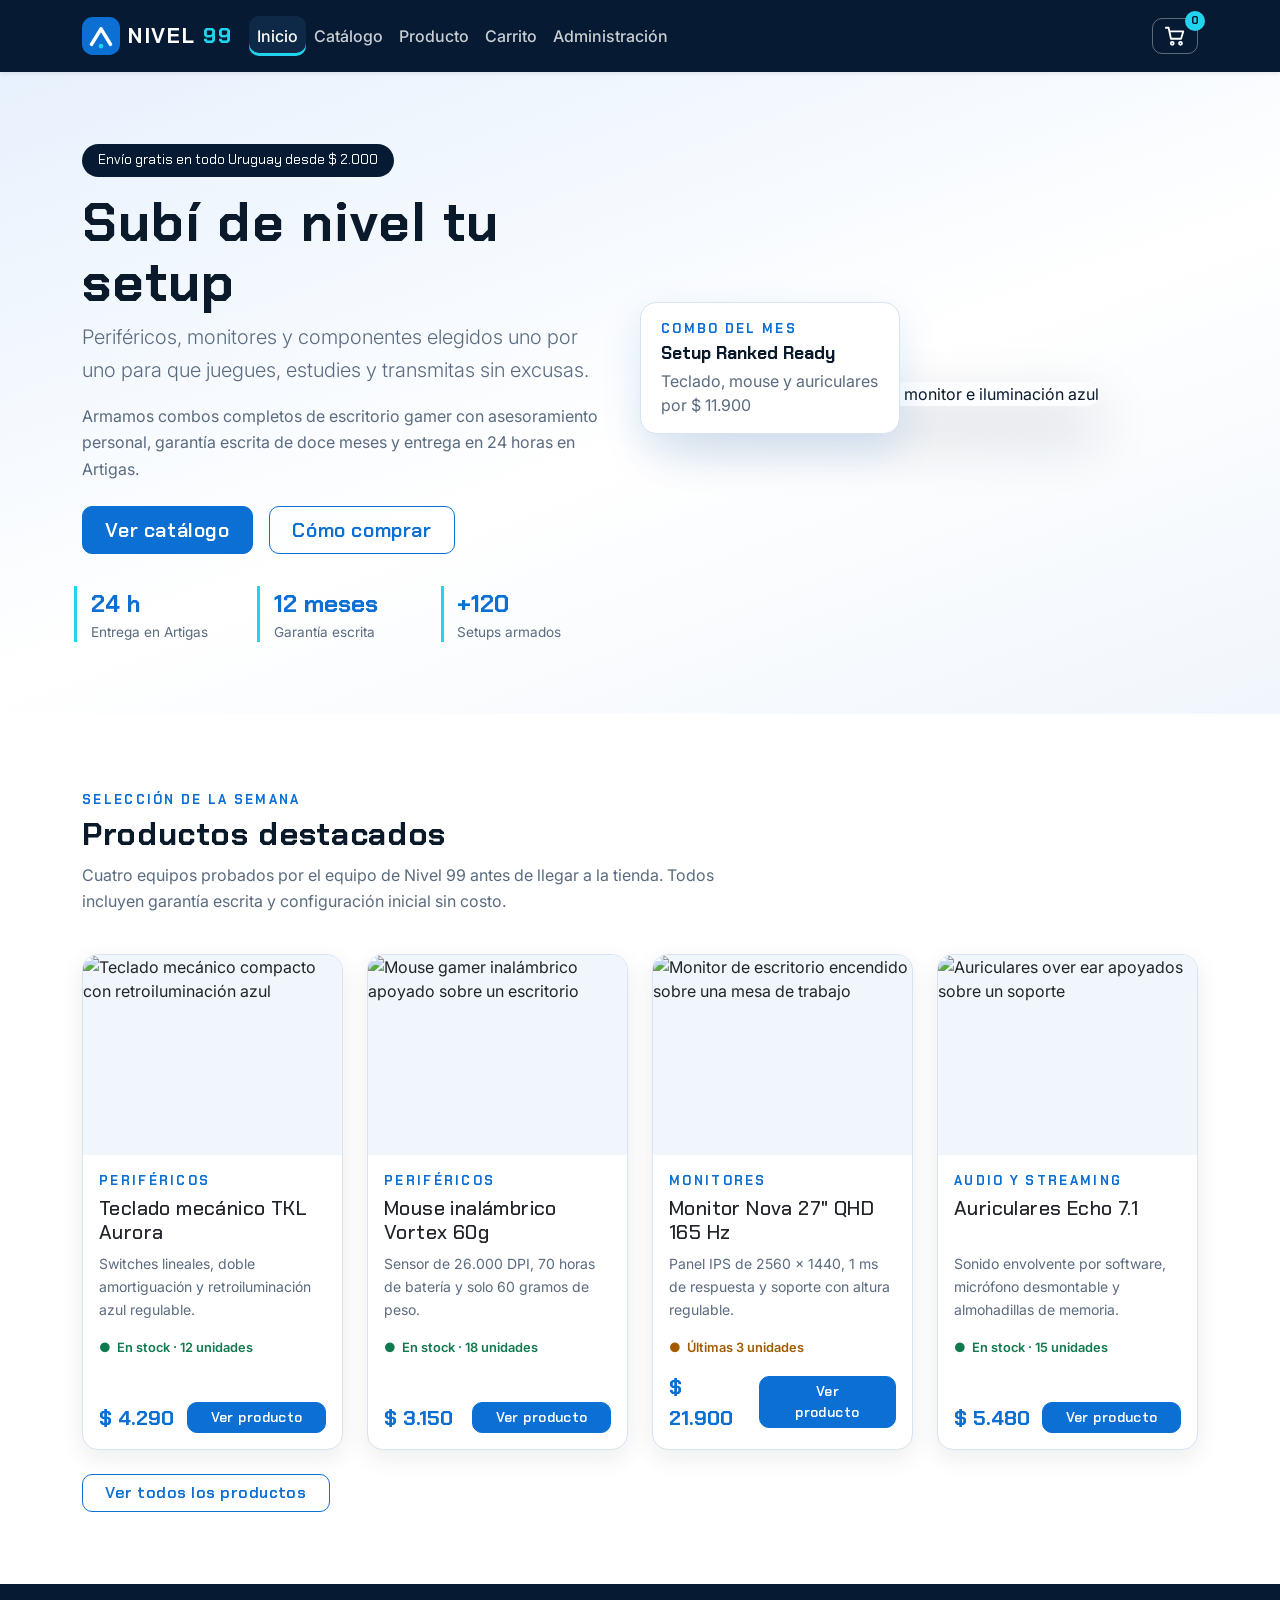
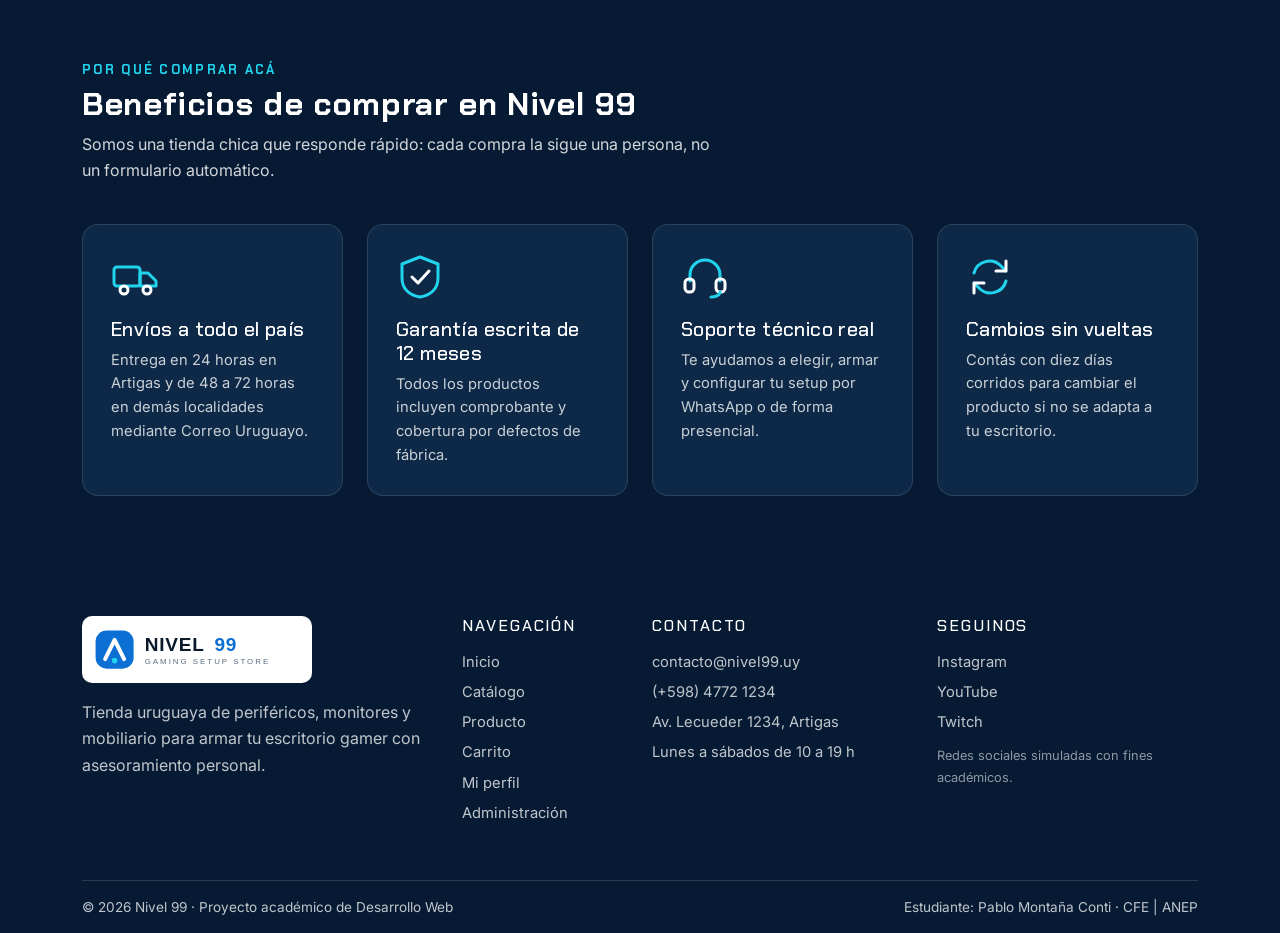
==== commit 572bc107: "Actualiza el navbar según el estado de la sesión - Nuevo js/modules/navbar.js, cargado como módulo e" ====
--- a/index.html
+++ b/index.html
@@ -34,7 +34,7 @@
                         <li class="nav-item"><a class="nav-link" data-page="catalogo" href="catalogo.html">Catálogo</a></li>
                         <li class="nav-item"><a class="nav-link" data-page="producto" href="producto.html">Producto</a></li>
                         <li class="nav-item"><a class="nav-link" data-page="carrito" href="carrito.html">Carrito</a></li>
-                        <li class="nav-item"><a class="nav-link" data-page="perfil" href="perfil.html">Mi perfil</a></li>
+                        <li class="nav-item d-none" id="navPerfil"><a class="nav-link" data-page="perfil" href="perfil.html">Mi perfil</a></li>
                         <li class="nav-item"><a class="nav-link" data-page="admin" href="admin.html">Administración</a></li>
                     </ul>
                     <div class="d-flex align-items-center gap-2 pb-2 pb-lg-0">
@@ -44,7 +44,19 @@
                                 aria-hidden="true">
                             <span class="badge-carrito">0</span>
                         </a>
-                        <button class="btn btn-acento btn-sm" type="button" id="btnLoginPlaceholder">Ingresar</button>
+                        <!-- js/modules/navbar.js muestra uno u otro según exista una sesión -->
+                        <a class="btn btn-acento btn-sm d-none" href="login.html" id="btnIngresar">Ingresar</a>
+                        <div class="dropdown d-none" id="menuUsuario">
+                            <button class="btn btn-usuario btn-sm dropdown-toggle" type="button"
+                                data-bs-toggle="dropdown" aria-expanded="false" aria-label="Abrir el menú de la cuenta">
+                                <span id="nombreUsuarioNav">Mi cuenta</span>
+                            </button>
+                            <ul class="dropdown-menu dropdown-menu-end">
+                                <li><a class="dropdown-item" href="perfil.html">Mi perfil</a></li>
+                                <li><hr class="dropdown-divider"></li>
+                                <li><button class="dropdown-item" type="button" data-cerrar-sesion>Cerrar sesión</button></li>
+                            </ul>
+                        </div>
                     </div>
                 </div>
             </div>
@@ -246,6 +258,7 @@
     </div>
     <script src="https://cdn.jsdelivr.net/npm/bootstrap@5.3.3/dist/js/bootstrap.bundle.min.js"></script>
     <script src="js/base.js"></script>
+    <script type="module" src="js/modules/navbar.js"></script>
     <script src="js/productos.js"></script>
     <script src="js/inicio.js"></script>
 </body>
--- a/css/styles.css
+++ b/css/styles.css
@@ -21,6 +21,7 @@
    15. Ventana modal
    16. Avisos de los próximos sprints
    17. Carrito de compras
+   18. Cuenta de usuario: login, perfil y navbar (Sprint 3)
    ===================================================================== */
 
 /* ---------------------------------------------------------------
@@ -926,3 +927,134 @@
     width: 100%;
   }
 }
+
+/* ---------------------------------------------------------------
+   18. CUENTA DE USUARIO (Sprint 3 · 20/9)
+   Menú de la cuenta en el navbar, página login.html y perfil.html.
+   --------------------------------------------------------------- */
+
+/* Botón con el nombre del usuario en el navbar */
+.btn-usuario {
+  color: #ffffff;
+  border: 1px solid rgba(255, 255, 255, 0.35);
+  border-radius: var(--radio-chico);
+  max-width: 200px;
+  overflow: hidden;
+  text-overflow: ellipsis;
+  white-space: nowrap;
+}
+
+.btn-usuario:hover,
+.btn-usuario:focus,
+.btn-usuario.show {
+  color: #ffffff;
+  background-color: var(--color-noche-suave);
+  border-color: var(--color-acento);
+}
+
+/* Tarjeta central de login.html */
+.tarjeta-auth {
+  max-width: 480px;
+  margin: 0 auto;
+  background-color: var(--color-fondo);
+  border: 1px solid var(--color-borde);
+  border-radius: var(--radio-grande);
+  box-shadow: var(--sombra-suave);
+  padding: 2.5rem;
+}
+
+.nav-auth {
+  background-color: var(--color-superficie);
+  border-radius: var(--radio-chico);
+  padding: 0.3rem;
+}
+
+.nav-auth .nav-link {
+  color: var(--color-texto-suave);
+  font-weight: 600;
+  border-radius: var(--radio-chico);
+}
+
+.nav-auth .nav-link.active {
+  background-color: var(--color-primario);
+  color: #ffffff;
+}
+
+.nota-auth {
+  margin-top: 1.5rem;
+  font-size: 0.8rem;
+  text-align: center;
+  color: var(--color-texto-suave);
+}
+
+/* Mientras se comprueba la sesión */
+.estado-carga {
+  text-align: center;
+  padding: 4rem 1rem;
+}
+
+/* Tarjeta de datos de perfil.html */
+.tarjeta-perfil {
+  background-color: var(--color-fondo);
+  border: 1px solid var(--color-borde);
+  border-radius: var(--radio-medio);
+  box-shadow: var(--sombra-suave);
+  padding: 2rem;
+}
+
+.avatar-usuario {
+  width: 72px;
+  height: 72px;
+  display: flex;
+  align-items: center;
+  justify-content: center;
+  margin-bottom: 1rem;
+  border-radius: 50%;
+  background-color: var(--color-noche);
+  color: var(--color-acento);
+  font-family: var(--fuente-titulos);
+  font-size: 2rem;
+  font-weight: 700;
+}
+
+.pastilla-rol {
+  display: inline-block;
+  background-color: var(--color-primario-claro);
+  color: var(--color-primario-oscuro);
+  font-family: var(--fuente-titulos);
+  font-weight: 600;
+  font-size: 0.8rem;
+  text-transform: uppercase;
+  letter-spacing: 0.06em;
+  padding: 0.25rem 0.8rem;
+  border-radius: 999px;
+}
+
+.datos-perfil {
+  margin: 1.5rem 0;
+  padding-top: 1.25rem;
+  border-top: 1px solid var(--color-borde);
+}
+
+.datos-perfil dt {
+  font-size: 0.8rem;
+  font-weight: 600;
+  color: var(--color-texto-suave);
+}
+
+.datos-perfil dd {
+  margin-bottom: 0.9rem;
+}
+
+.uid-perfil {
+  font-family: monospace;
+  font-size: 0.8rem;
+  word-break: break-all;
+}
+
+@media (max-width: 575px) {
+  .tarjeta-auth,
+  .tarjeta-perfil {
+    padding: 1.5rem;
+  }
+}
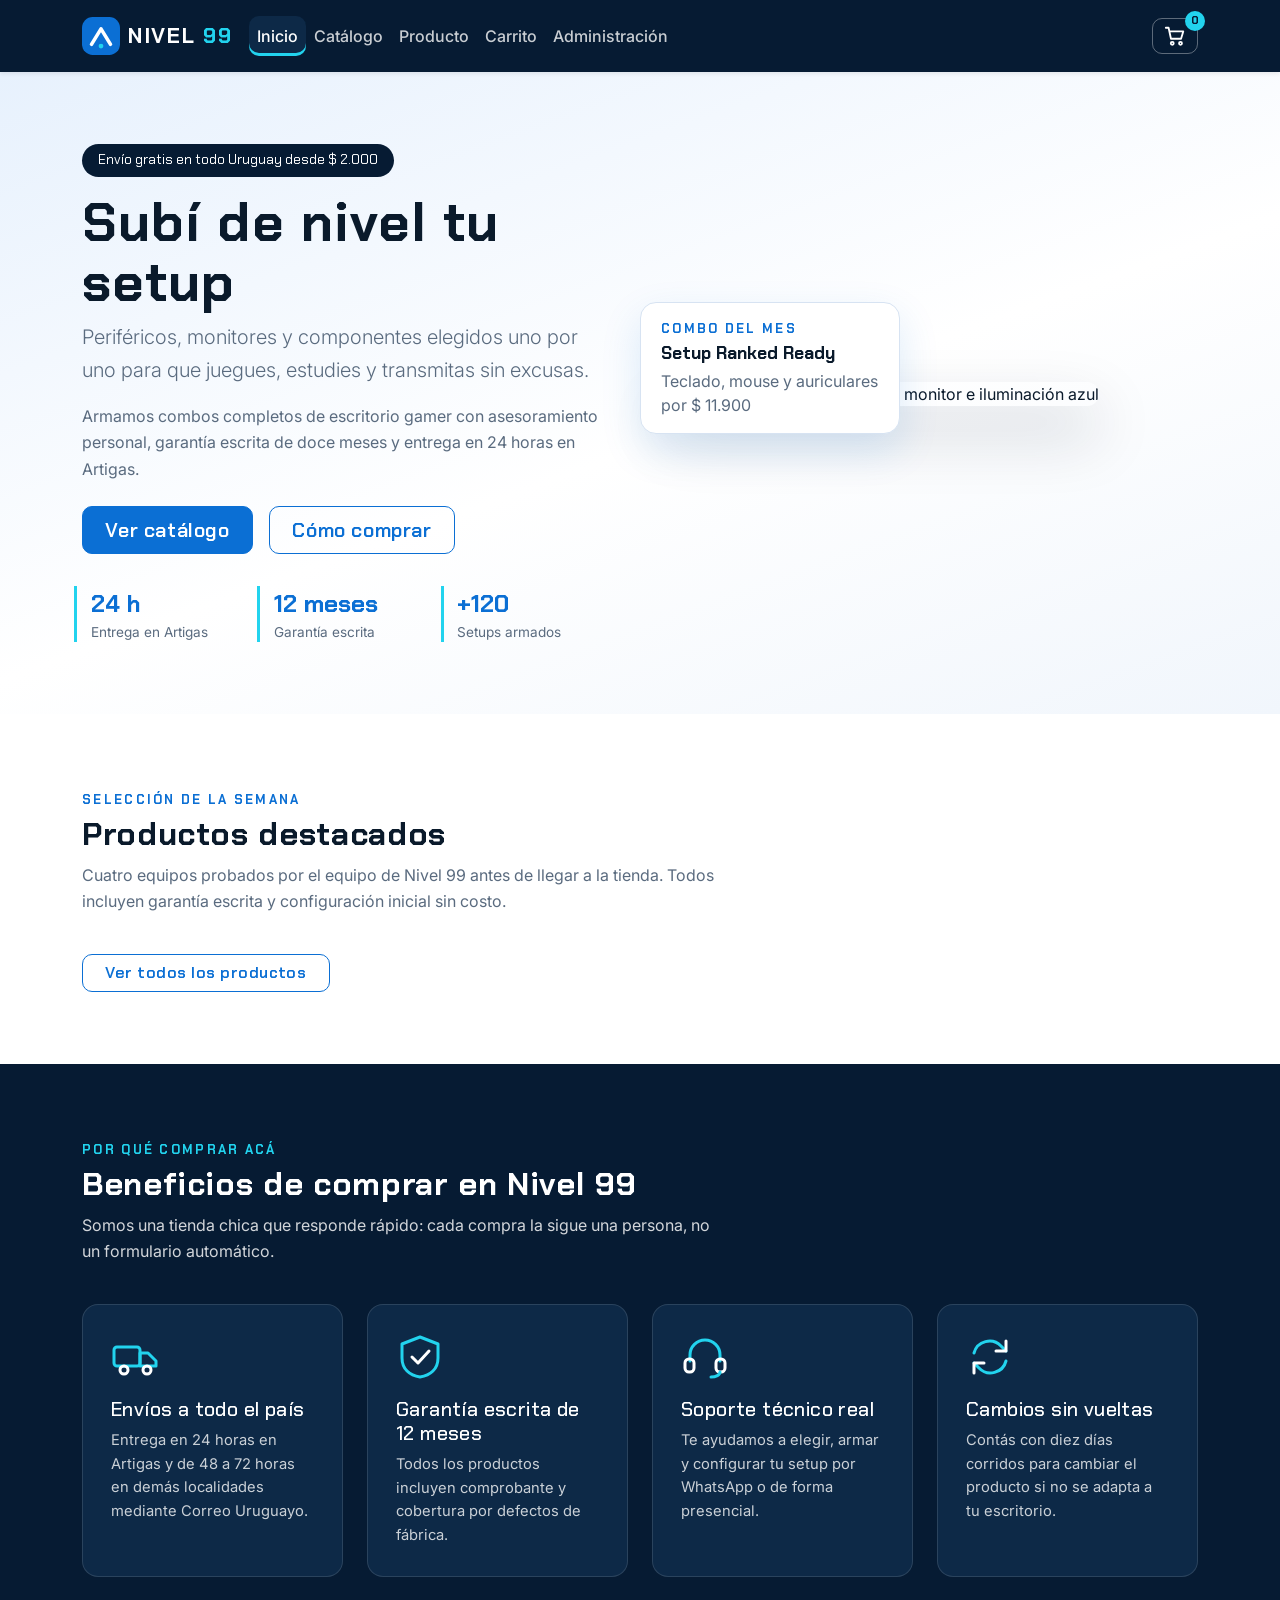
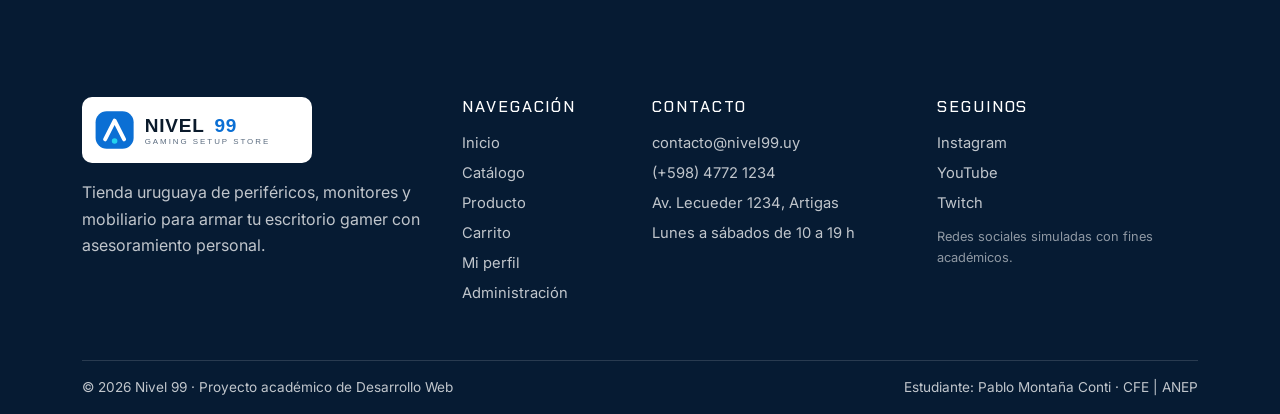
==== commit 889b8677: "Obtiene los productos destacados del inicio desde Firestore - Los destacados se filtran de los produ" ====
--- a/index.html
+++ b/index.html
@@ -259,8 +259,7 @@
     <script src="https://cdn.jsdelivr.net/npm/bootstrap@5.3.3/dist/js/bootstrap.bundle.min.js"></script>
     <script src="js/base.js"></script>
     <script type="module" src="js/modules/navbar.js"></script>
-    <script src="js/productos.js"></script>
-    <script src="js/inicio.js"></script>
+    <script type="module" src="js/inicio.js"></script>
 </body>
 
 </html>
--- a/css/styles.css
+++ b/css/styles.css
@@ -22,6 +22,8 @@
    16. Avisos de los próximos sprints
    17. Carrito de compras
    18. Cuenta de usuario: login, perfil y navbar (Sprint 3)
+   19. Carga inicial de productos (Sprint 3)
+   20. Características en la ficha del producto (Sprint 3)
    ===================================================================== */
 
 /* ---------------------------------------------------------------
@@ -1058,3 +1060,49 @@
     padding: 1.5rem;
   }
 }
+
+/* ---------------------------------------------------------------
+   19. CARGA INICIAL DE PRODUCTOS (Sprint 3)
+   Página interna cargar-productos.html.
+   --------------------------------------------------------------- */
+.tarjeta-carga {
+  max-width: 640px;
+}
+
+.lista-carga {
+  margin: 1.5rem 0 0;
+  padding-left: 1.25rem;
+  font-size: 0.9rem;
+  color: var(--color-texto-suave);
+}
+
+.lista-carga li {
+  margin-bottom: 0.3rem;
+}
+
+.lista-carga .carga-ok {
+  color: #146c43;
+}
+
+.lista-carga .carga-error {
+  color: #8b1a1a;
+  font-weight: 600;
+}
+
+/* ---------------------------------------------------------------
+   20. CARACTERÍSTICAS EN LA FICHA DEL PRODUCTO (Sprint 3)
+   --------------------------------------------------------------- */
+.titulo-caracteristicas {
+  font-family: var(--fuente-titulos);
+  margin-bottom: 0.6rem;
+}
+
+.lista-caracteristicas {
+  margin-bottom: 1.75rem;
+  padding-left: 1.2rem;
+  color: var(--color-texto-suave);
+}
+
+.lista-caracteristicas li {
+  margin-bottom: 0.3rem;
+}
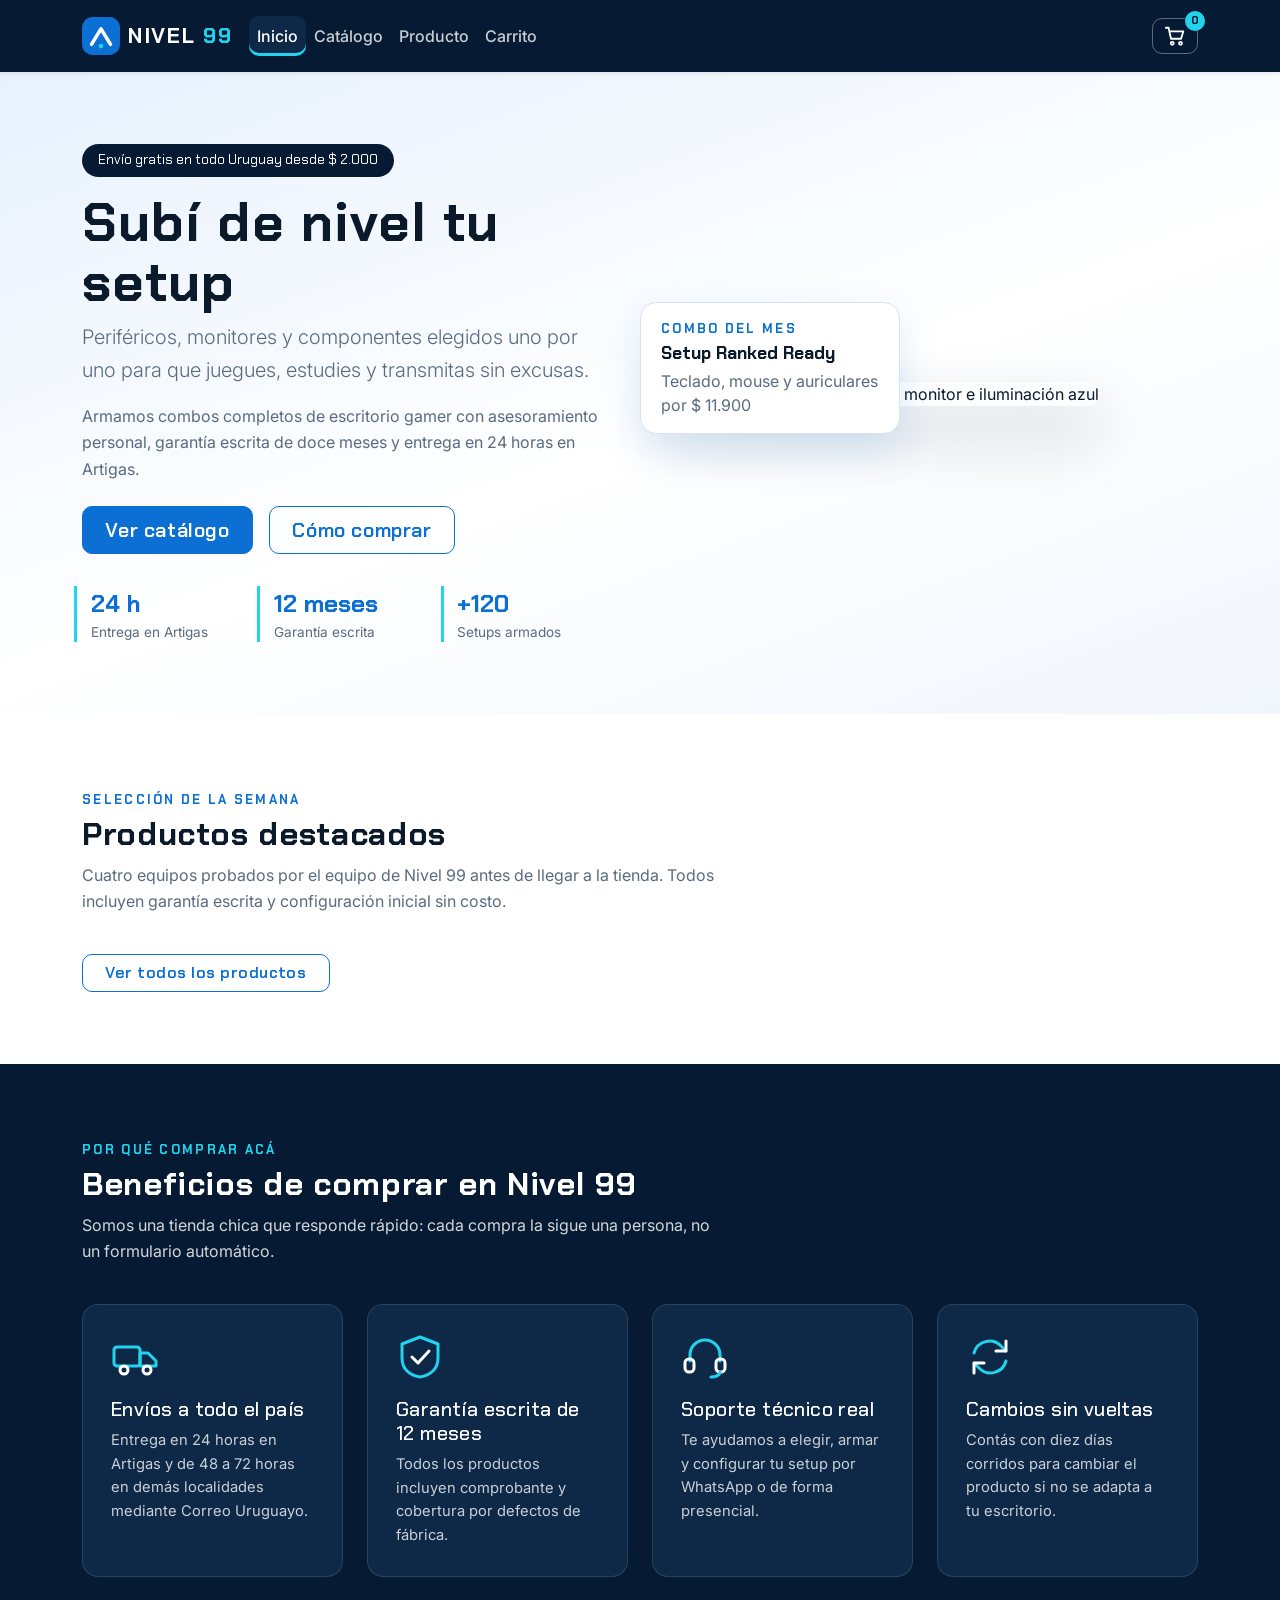
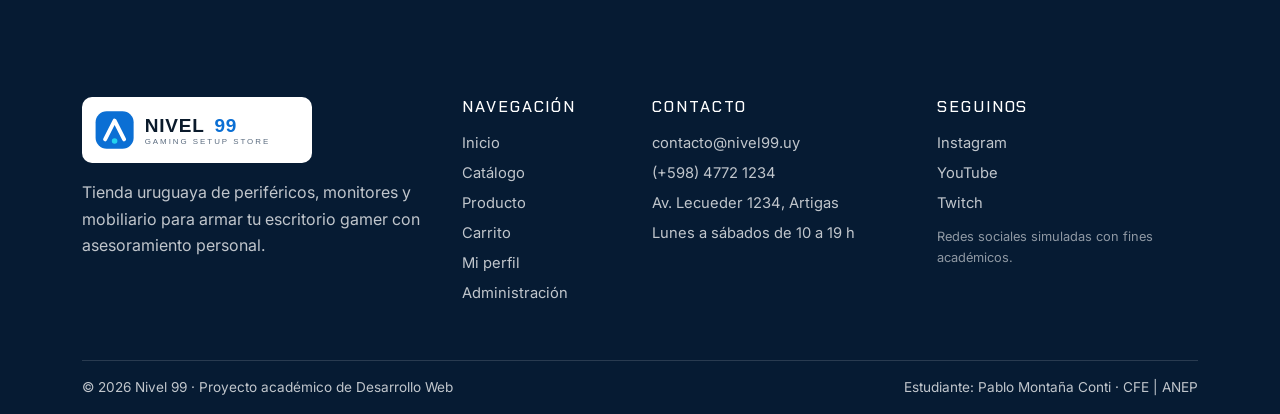
==== commit 4e45a01c: "Muestra el enlace de administración solo al rol admin - El enlace "Administración" queda oculto por " ====
--- a/index.html
+++ b/index.html
@@ -35,7 +35,7 @@
                         <li class="nav-item"><a class="nav-link" data-page="producto" href="producto.html">Producto</a></li>
                         <li class="nav-item"><a class="nav-link" data-page="carrito" href="carrito.html">Carrito</a></li>
                         <li class="nav-item d-none" id="navPerfil"><a class="nav-link" data-page="perfil" href="perfil.html">Mi perfil</a></li>
-                        <li class="nav-item"><a class="nav-link" data-page="admin" href="admin.html">Administración</a></li>
+                        <li class="nav-item d-none" id="navAdmin"><a class="nav-link" data-page="admin" href="admin.html">Administración</a></li>
                     </ul>
                     <div class="d-flex align-items-center gap-2 pb-2 pb-lg-0">
                         <a class="btn btn-carrito position-relative" href="carrito.html"
--- a/css/styles.css
+++ b/css/styles.css
@@ -24,6 +24,7 @@
    18. Cuenta de usuario: login, perfil y navbar (Sprint 3)
    19. Carga inicial de productos (Sprint 3)
    20. Características en la ficha del producto (Sprint 3)
+   21. Compra confirmada, pedidos y opiniones (Sprint 3)
    ===================================================================== */
 
 /* ---------------------------------------------------------------
@@ -1069,26 +1070,6 @@
   max-width: 640px;
 }
 
-.lista-carga {
-  margin: 1.5rem 0 0;
-  padding-left: 1.25rem;
-  font-size: 0.9rem;
-  color: var(--color-texto-suave);
-}
-
-.lista-carga li {
-  margin-bottom: 0.3rem;
-}
-
-.lista-carga .carga-ok {
-  color: #146c43;
-}
-
-.lista-carga .carga-error {
-  color: #8b1a1a;
-  font-weight: 600;
-}
-
 /* ---------------------------------------------------------------
    20. CARACTERÍSTICAS EN LA FICHA DEL PRODUCTO (Sprint 3)
    --------------------------------------------------------------- */
@@ -1106,3 +1087,126 @@
 .lista-caracteristicas li {
   margin-bottom: 0.3rem;
 }
+
+/* ---------------------------------------------------------------
+   21. COMPRA CONFIRMADA, PEDIDOS Y OPINIONES (Sprint 3 · 11/10)
+   --------------------------------------------------------------- */
+
+/* Pantalla final del carrito */
+.compra-confirmada {
+  max-width: 560px;
+  margin: 0 auto;
+  text-align: center;
+  background-color: var(--color-fondo);
+  border: 1px solid var(--color-borde);
+  border-radius: var(--radio-grande);
+  box-shadow: var(--sombra-suave);
+  padding: 2.5rem 1.5rem;
+}
+
+.icono-confirmada {
+  width: 64px;
+  height: 64px;
+  margin: 0 auto 1rem;
+  display: flex;
+  align-items: center;
+  justify-content: center;
+  border-radius: 50%;
+  background-color: #d1e7dd;
+  color: #146c43;
+  font-size: 2rem;
+  font-weight: 700;
+}
+
+/* Historial de pedidos del perfil */
+.tarjeta-pedido {
+  background-color: var(--color-fondo);
+  border: 1px solid var(--color-borde);
+  border-radius: var(--radio-medio);
+  box-shadow: var(--sombra-suave);
+  padding: 1.25rem 1.5rem;
+}
+
+.encabezado-pedido {
+  display: flex;
+  justify-content: space-between;
+  align-items: flex-start;
+  gap: 1rem;
+  padding-bottom: 0.75rem;
+  margin-bottom: 0.75rem;
+  border-bottom: 1px solid var(--color-borde);
+}
+
+.estado-pedido {
+  background-color: var(--color-primario-claro);
+  color: var(--color-primario-oscuro);
+  font-family: var(--fuente-titulos);
+  font-size: 0.75rem;
+  font-weight: 600;
+  text-transform: uppercase;
+  letter-spacing: 0.06em;
+  padding: 0.2rem 0.7rem;
+  border-radius: 999px;
+}
+
+.lista-pedido {
+  list-style: none;
+  padding: 0;
+  margin: 0 0 0.75rem;
+}
+
+.linea-pedido {
+  display: flex;
+  justify-content: space-between;
+  gap: 1rem;
+  font-size: 0.9rem;
+  margin-bottom: 0.35rem;
+}
+
+.total-pedido {
+  border-top: 1px solid var(--color-borde);
+  padding-top: 0.6rem;
+  font-family: var(--fuente-titulos);
+  font-weight: 700;
+  color: var(--color-primario);
+}
+
+/* Opiniones de la ficha del producto */
+.seccion-opiniones {
+  margin-top: 3.5rem;
+  padding-top: 2.5rem;
+  border-top: 1px solid var(--color-borde);
+}
+
+.resumen-opiniones {
+  font-weight: 600;
+  color: var(--color-texto-suave);
+}
+
+.formulario-opinion {
+  background-color: var(--color-superficie);
+  border: 1px solid var(--color-borde);
+  border-radius: var(--radio-medio);
+  padding: 1.5rem;
+}
+
+.opinion {
+  background-color: var(--color-fondo);
+  border: 1px solid var(--color-borde);
+  border-radius: var(--radio-medio);
+  padding: 1rem 1.25rem;
+}
+
+.cabecera-opinion {
+  display: flex;
+  flex-wrap: wrap;
+  align-items: center;
+  gap: 0.5rem 0.75rem;
+  margin-bottom: 0.4rem;
+}
+
+/* Amarillo oscuro: contraste suficiente sobre fondo blanco */
+.estrellas {
+  color: #8a5a00;
+  letter-spacing: 0.08em;
+}
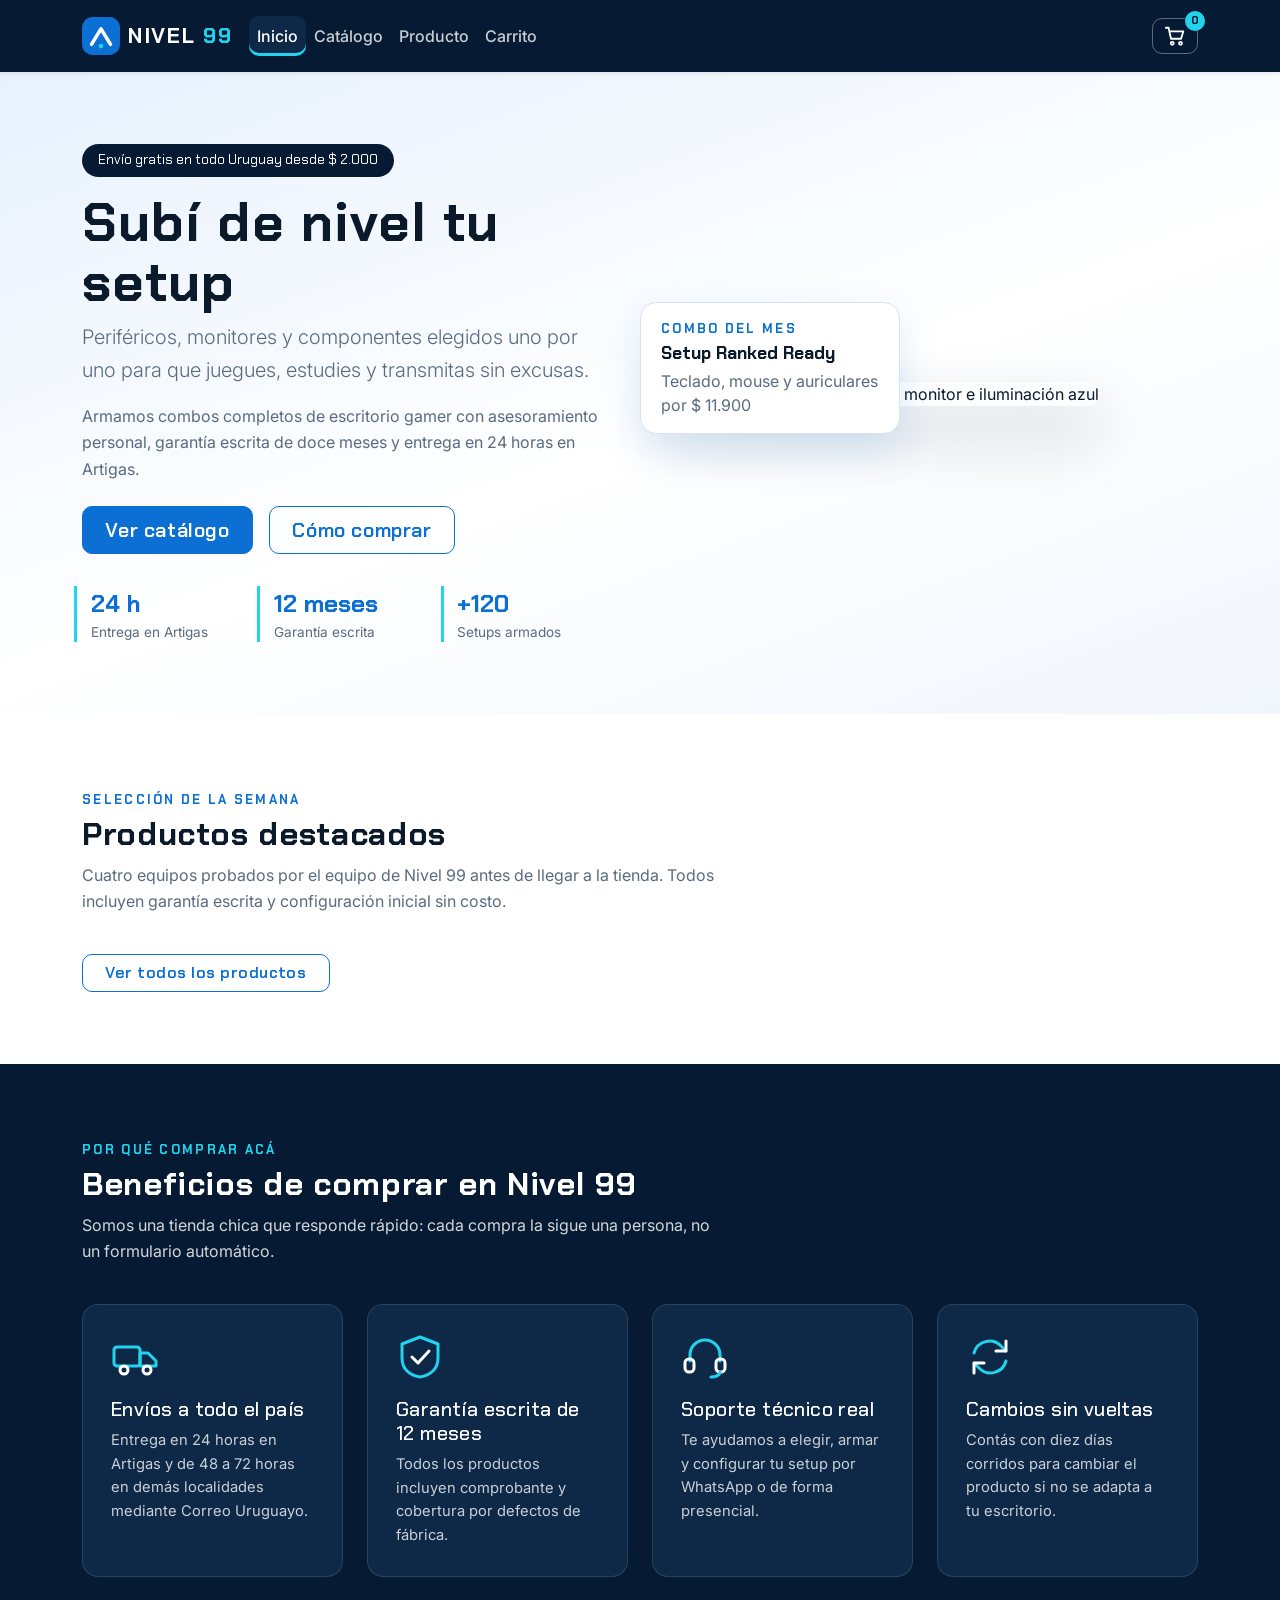
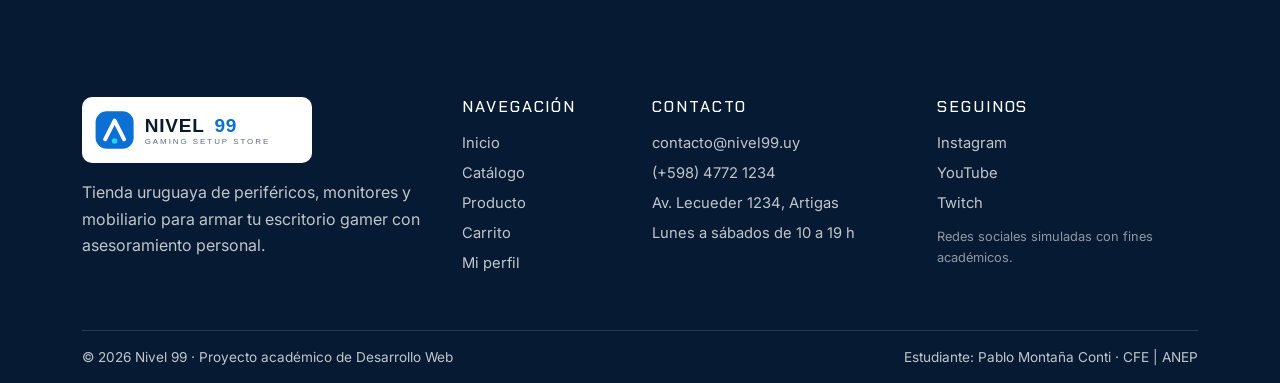
==== commit 214f34fc: "Muestra el enlace de Administración del pie solo al rol admin - Los enlaces a admin.html del menú y " ====
--- a/index.html
+++ b/index.html
@@ -35,7 +35,7 @@
                         <li class="nav-item"><a class="nav-link" data-page="producto" href="producto.html">Producto</a></li>
                         <li class="nav-item"><a class="nav-link" data-page="carrito" href="carrito.html">Carrito</a></li>
                         <li class="nav-item d-none" id="navPerfil"><a class="nav-link" data-page="perfil" href="perfil.html">Mi perfil</a></li>
-                        <li class="nav-item d-none" id="navAdmin"><a class="nav-link" data-page="admin" href="admin.html">Administración</a></li>
+                        <li class="nav-item d-none" id="navAdmin" data-solo-admin><a class="nav-link" data-page="admin" href="admin.html">Administración</a></li>
                     </ul>
                     <div class="d-flex align-items-center gap-2 pb-2 pb-lg-0">
                         <a class="btn btn-carrito position-relative" href="carrito.html"
@@ -65,7 +65,7 @@
     <main class="flex-grow-1" id="contenido">
         <section class="hero">
             <div class="container">
-                <div class="row align-items-center g-5">
+                <div class="row align-items-center g-4 g-lg-5">
                     <div class="col-lg-6">
                         <span class="pastilla-hero">Envío gratis en todo Uruguay desde $ 2.000</span>
                         <h1 class="mt-3">Subí de nivel tu setup</h1>
@@ -219,7 +219,7 @@
                         <li><a href="producto.html">Producto</a></li>
                         <li><a href="carrito.html">Carrito</a></li>
                         <li><a href="perfil.html">Mi perfil</a></li>
-                        <li><a href="admin.html">Administración</a></li>
+                        <li class="d-none" data-solo-admin><a href="admin.html">Administración</a></li>
                     </ul>
                 </div>
                 <div class="col-6 col-lg-3">
--- a/css/styles.css
+++ b/css/styles.css
@@ -22,9 +22,10 @@
    16. Avisos de los próximos sprints
    17. Carrito de compras
    18. Cuenta de usuario: login, perfil y navbar (Sprint 3)
-   19. Carga inicial de productos (Sprint 3)
-   20. Características en la ficha del producto (Sprint 3)
-   21. Compra confirmada, pedidos y opiniones (Sprint 3)
+   19. Características en la ficha del producto (Sprint 3)
+   20. Compra confirmada, pedidos y opiniones (Sprint 3)
+   21. Panel administrativo (Sprint 3)
+   22. Forma de pago y pago en línea simulado (Sprint 4)
    ===================================================================== */
 
 /* ---------------------------------------------------------------
@@ -763,7 +764,7 @@
 }
 
 /* ---------------------------------------------------------------
-   17. CARRITO DE COMPRAS (Sprint 2 · 13/9)
+   17. CARRITO DE COMPRAS (Sprint 2)
    Las filas y el panel de resumen se dibujan desde js/carrito.js,
    así que acá solo se define cómo se ven.
    --------------------------------------------------------------- */
@@ -932,7 +933,7 @@
 }
 
 /* ---------------------------------------------------------------
-   18. CUENTA DE USUARIO (Sprint 3 · 20/9)
+   18. CUENTA DE USUARIO (Sprint 3)
    Menú de la cuenta en el navbar, página login.html y perfil.html.
    --------------------------------------------------------------- */
 
@@ -1063,15 +1064,7 @@
 }
 
 /* ---------------------------------------------------------------
-   19. CARGA INICIAL DE PRODUCTOS (Sprint 3)
-   Página interna cargar-productos.html.
-   --------------------------------------------------------------- */
-.tarjeta-carga {
-  max-width: 640px;
-}
-
-/* ---------------------------------------------------------------
-   20. CARACTERÍSTICAS EN LA FICHA DEL PRODUCTO (Sprint 3)
+   19. CARACTERÍSTICAS EN LA FICHA DEL PRODUCTO (Sprint 3)
    --------------------------------------------------------------- */
 .titulo-caracteristicas {
   font-family: var(--fuente-titulos);
@@ -1089,7 +1082,7 @@
 }
 
 /* ---------------------------------------------------------------
-   21. COMPRA CONFIRMADA, PEDIDOS Y OPINIONES (Sprint 3 · 11/10)
+   20. COMPRA CONFIRMADA, PEDIDOS Y OPINIONES (Sprint 3)
    --------------------------------------------------------------- */
 
 /* Pantalla final del carrito */
@@ -1210,3 +1203,88 @@
   color: #8a5a00;
   letter-spacing: 0.08em;
 }
+
+/* ---------------------------------------------------------------
+   21. PANEL ADMINISTRATIVO (Sprint 3)
+   --------------------------------------------------------------- */
+.formulario-producto {
+  background-color: var(--color-superficie);
+  border: 1px solid var(--color-borde);
+  border-radius: var(--radio-medio);
+  padding: 1.5rem;
+  margin-bottom: 1.5rem;
+}
+
+.tabla-admin {
+  background-color: var(--color-fondo);
+  font-size: 0.92rem;
+}
+
+.tabla-admin th {
+  font-family: var(--fuente-titulos);
+  color: var(--color-texto-suave);
+  font-weight: 600;
+  white-space: nowrap;
+}
+
+.tabla-admin .btn {
+  margin-left: 0.25rem;
+}
+
+/* ---------------------------------------------------------------
+   22. FORMA DE PAGO Y PAGO EN LÍNEA SIMULADO (Sprint 4)
+   --------------------------------------------------------------- */
+
+/* Opciones de pago del resumen del carrito */
+.metodos-pago {
+  margin: 1rem 0;
+  padding-top: 1rem;
+  border-top: 1px solid var(--color-borde);
+}
+
+.metodos-pago .form-check {
+  margin-bottom: 0.6rem;
+}
+
+/* Tarjeta de la pasarela: el borde punteado y el cartel amarillo
+   dejan claro que es una simulación */
+.tarjeta-pago {
+  max-width: 520px;
+  margin: 0 auto;
+  background-color: var(--color-fondo);
+  border: 2px dashed var(--color-borde);
+  border-radius: var(--radio-grande);
+  box-shadow: var(--sombra-suave);
+  padding: 2rem 1.5rem;
+}
+
+.etiqueta-prueba {
+  display: inline-block;
+  background-color: #fff3cd;
+  color: #664d03;
+  font-family: var(--fuente-titulos);
+  font-size: 0.75rem;
+  font-weight: 700;
+  text-transform: uppercase;
+  letter-spacing: 0.08em;
+  padding: 0.25rem 0.75rem;
+  border-radius: 999px;
+}
+
+.resumen-pago {
+  background-color: var(--color-superficie);
+  border-radius: var(--radio-medio);
+  padding: 1rem 1.25rem;
+}
+
+/* Variante roja del ícono de la compra confirmada */
+.icono-rechazado {
+  background-color: #f8d7da;
+  color: #b02a37;
+}
+
+/* Línea con la forma de pago en las tarjetas de pedidos */
+.linea-pago {
+  font-size: 0.85rem;
+  color: var(--color-texto-suave);
+}
